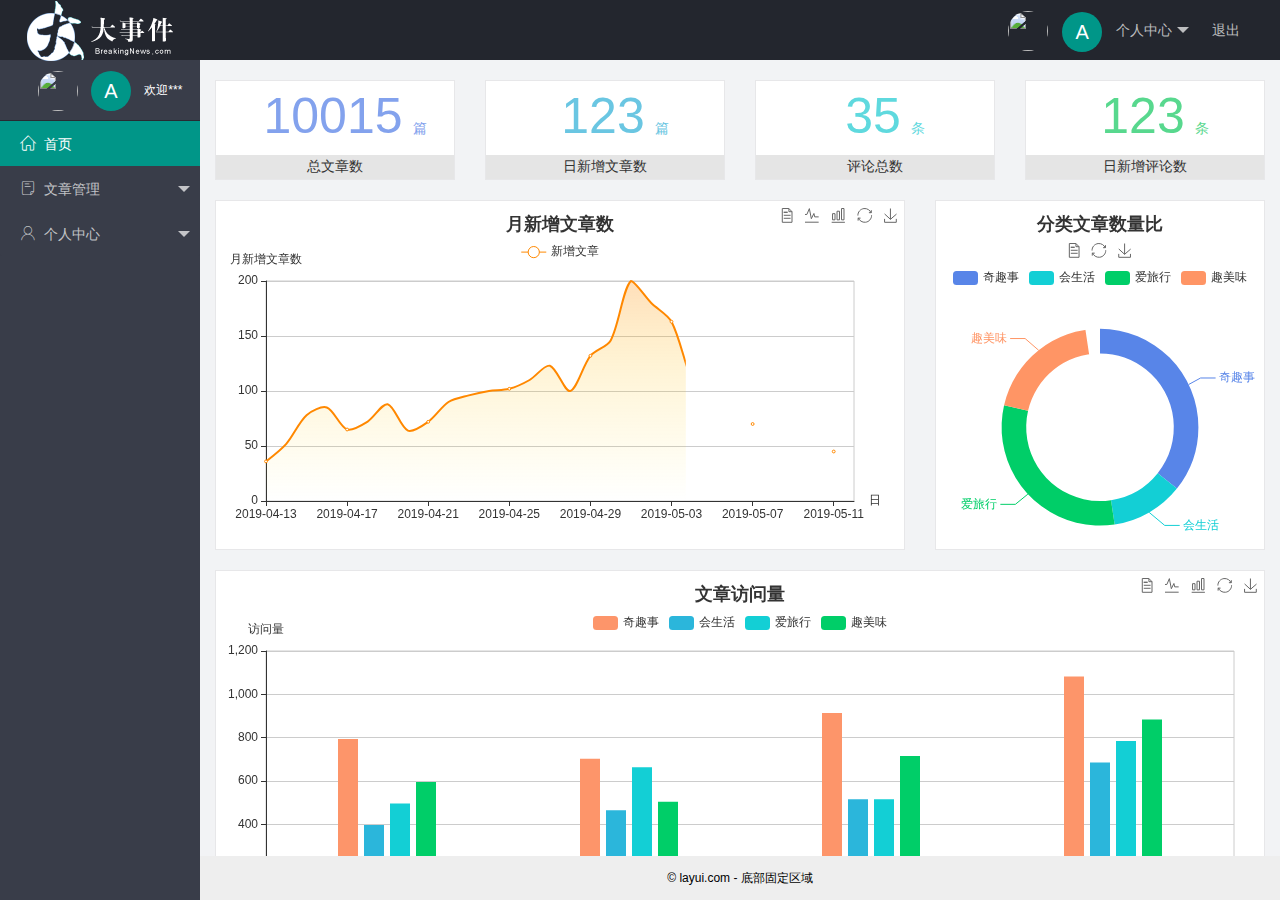
==== index.html @ 848bbde8 "完成了主页" ====
<!DOCTYPE html>
<html>
<head>
  <meta charset="utf-8">
  <meta name="viewport" content="width=device-width, initial-scale=1, maximum-scale=1">
  <title>layout 后台大布局 - Layui</title>
  <!-- 导入layui的样式表 -->
  <link rel="stylesheet" href="assets/lib/layui/css/layui.css">
  <!-- 导入第三方图标库 -->
  <link rel="stylesheet" href="assets/fonts/iconfont.css">
  <!-- 导入自己的css样式表 -->
  <link rel="stylesheet" href="assets/css/index.css">
</head>
<body class="layui-layout-body">
<div class="layui-layout layui-layout-admin">
  <div class="layui-header">
    <div class="layui-logo">
        <img src="assets/images/logo.png" alt="">
    </div>
    <!-- 头部区域（可配合layui已有的水平导航） -->
   
    <ul class="layui-nav layui-layout-right">
      <li class="layui-nav-item">
        <a href="javascript:;">
          <img src="http://t.cn/RCzsdCq" class="layui-nav-img">
          <span class="text-avatar">A</span>
          个人中心
        </a>
        <dl class="layui-nav-child">
          <dd><a href="">基本资料</a></dd>
          <dd><a href="">更换头像</a></dd>
          <dd><a href="">重置密码</a></dd>
        </dl>
      </li>
      <li class="layui-nav-item"><a href="javascript:;" id="btnLogout">退出</a></li>
    </ul>
  </div>
  
  <div class="layui-side layui-bg-black">
    <div class="layui-side-scroll">
      <!-- 左侧导航区域（可配合layui已有的垂直导航） -->
      <div class="userinfo">
          <img src="http://t.cn/RCzsdCq" alt="" class="layui-nav-img">
          <span class="text-avatar">A</span>
          <span id="welcome">欢迎***</span>
      </div>
      <ul class="layui-nav layui-nav-tree" lay-shrink="all" lay-filter="test">
        <li class="layui-nav-item layui-this"><a href="home/dashboard.html" target="fm"><span class="iconfont icon-home"></span>首页</a></li>
        <li class="layui-nav-item ">
          <a class="" href="javascript:;"><span class="iconfont icon-16"></span>文章管理</a>
          <dl class="layui-nav-child">
            <dd><a href="javascript:;"><i class="layui-icon layui-icon-app"></i>文章类别</a></dd>
            <dd><a href="javascript:;"><i class="layui-icon layui-icon-app"></i>文章列表</a></dd>
            <dd><a href="javascript:;"><i class="layui-icon layui-icon-app"></i>发布文章</a></dd>
           
          </dl>
        </li>
        <li class="layui-nav-item">
          <a href="javascript:;"><span class="iconfont icon-user"></span>个人中心</a>
          <dl class="layui-nav-child">
            <dd><a href="javascript:;"><i class="layui-icon layui-icon-app"></i>基本资料</a></dd>
            <dd><a href="javascript:;"><i class="layui-icon layui-icon-app"></i>更换头像</a></dd>
            <dd><a href="javascript:;"><i class="layui-icon layui-icon-app"></i>重置密码</a></dd>
          </dl>
        </li>
       
       
      </ul>
    </div>
  </div>
  
  <div class="layui-body">
    <!-- 内容主体区域 -->
    <iframe src="home/dashboard.html" name="fm" frameborder="0"></iframe>
  </div>
  
  <div class="layui-footer">
    <!-- 底部固定区域 -->
    © layui.com - 底部固定区域
  </div>
</div>
<!-- 导入layui.all.js -->
<script src="assets/lib/layui/layui.all.js"></script>
<!-- 导入jquery.js -->
<script src="assets/lib/jquery.js"></script>
<!-- 导入公共的baseAPI -->
<script src="assets/js/baseAPI.js"></script>
<!-- 导入自己的js -->
<script src="assets/js/index.js"></script>

</body>
</html>
---- assets/lib/layui/css/layui.css ----
/** layui-v2.5.6 MIT License By https://www.layui.com */
 .layui-inline,img{display:inline-block;vertical-align:middle}h1,h2,h3,h4,h5,h6{font-weight:400}.layui-edge,.layui-header,.layui-inline,.layui-main{position:relative}.layui-body,.layui-edge,.layui-elip{overflow:hidden}.layui-btn,.layui-edge,.layui-inline,img{vertical-align:middle}.layui-btn,.layui-disabled,.layui-icon,.layui-unselect{-moz-user-select:none;-webkit-user-select:none;-ms-user-select:none}.layui-elip,.layui-form-checkbox span,.layui-form-pane .layui-form-label{text-overflow:ellipsis;white-space:nowrap}.layui-breadcrumb,.layui-tree-btnGroup{visibility:hidden}blockquote,body,button,dd,div,dl,dt,form,h1,h2,h3,h4,h5,h6,input,li,ol,p,pre,td,textarea,th,ul{margin:0;padding:0;-webkit-tap-highlight-color:rgba(0,0,0,0)}a:active,a:hover{outline:0}img{border:none}li{list-style:none}table{border-collapse:collapse;border-spacing:0}h4,h5,h6{font-size:100%}button,input,optgroup,option,select,textarea{font-family:inherit;font-size:inherit;font-style:inherit;font-weight:inherit;outline:0}pre{white-space:pre-wrap;white-space:-moz-pre-wrap;white-space:-pre-wrap;white-space:-o-pre-wrap;word-wrap:break-word}body{line-height:24px;font:14px Helvetica Neue,Helvetica,PingFang SC,Tahoma,Arial,sans-serif}hr{height:1px;margin:10px 0;border:0;clear:both}a{color:#333;text-decoration:none}a:hover{color:#777}a cite{font-style:normal;*cursor:pointer}.layui-border-box,.layui-border-box *{box-sizing:border-box}.layui-box,.layui-box *{box-sizing:content-box}.layui-clear{clear:both;*zoom:1}.layui-clear:after{content:'\20';clear:both;*zoom:1;display:block;height:0}.layui-inline{*display:inline;*zoom:1}.layui-edge{display:inline-block;width:0;height:0;border-width:6px;border-style:dashed;border-color:transparent}.layui-edge-top{top:-4px;border-bottom-color:#999;border-bottom-style:solid}.layui-edge-right{border-left-color:#999;border-left-style:solid}.layui-edge-bottom{top:2px;border-top-color:#999;border-top-style:solid}.layui-edge-left{border-right-color:#999;border-right-style:solid}.layui-disabled,.layui-disabled:hover{color:#d2d2d2!important;cursor:not-allowed!important}.layui-circle{border-radius:100%}.layui-show{display:block!important}.layui-hide{display:none!important}@font-face{font-family:layui-icon;src:url(../font/iconfont.eot?v=256);src:url(../font/iconfont.eot?v=256#iefix) format('embedded-opentype'),url(../font/iconfont.woff2?v=256) format('woff2'),url(../font/iconfont.woff?v=256) format('woff'),url(../font/iconfont.ttf?v=256) format('truetype'),url(../font/iconfont.svg?v=256#layui-icon) format('svg')}.layui-icon{font-family:layui-icon!important;font-size:16px;font-style:normal;-webkit-font-smoothing:antialiased;-moz-osx-font-smoothing:grayscale}.layui-icon-reply-fill:before{content:"\e611"}.layui-icon-set-fill:before{content:"\e614"}.layui-icon-menu-fill:before{content:"\e60f"}.layui-icon-search:before{content:"\e615"}.layui-icon-share:before{content:"\e641"}.layui-icon-set-sm:before{content:"\e620"}.layui-icon-engine:before{content:"\e628"}.layui-icon-close:before{content:"\1006"}.layui-icon-close-fill:before{content:"\1007"}.layui-icon-chart-screen:before{content:"\e629"}.layui-icon-star:before{content:"\e600"}.layui-icon-circle-dot:before{content:"\e617"}.layui-icon-chat:before{content:"\e606"}.layui-icon-release:before{content:"\e609"}.layui-icon-list:before{content:"\e60a"}.layui-icon-chart:before{content:"\e62c"}.layui-icon-ok-circle:before{content:"\1005"}.layui-icon-layim-theme:before{content:"\e61b"}.layui-icon-table:before{content:"\e62d"}.layui-icon-right:before{content:"\e602"}.layui-icon-left:before{content:"\e603"}.layui-icon-cart-simple:before{content:"\e698"}.layui-icon-face-cry:before{content:"\e69c"}.layui-icon-face-smile:before{content:"\e6af"}.layui-icon-survey:before{content:"\e6b2"}.layui-icon-tree:before{content:"\e62e"}.layui-icon-ie:before{content:"\e7bb"}.layui-icon-upload-circle:before{content:"\e62f"}.layui-icon-add-circle:before{content:"\e61f"}.layui-icon-download-circle:before{content:"\e601"}.layui-icon-templeate-1:before{content:"\e630"}.layui-icon-util:before{content:"\e631"}.layui-icon-face-surprised:before{content:"\e664"}.layui-icon-edit:before{content:"\e642"}.layui-icon-speaker:before{content:"\e645"}.layui-icon-down:before{content:"\e61a"}.layui-icon-file:before{content:"\e621"}.layui-icon-layouts:before{content:"\e632"}.layui-icon-rate-half:before{content:"\e6c9"}.layui-icon-add-circle-fine:before{content:"\e608"}.layui-icon-prev-circle:before{content:"\e633"}.layui-icon-read:before{content:"\e705"}.layui-icon-404:before{content:"\e61c"}.layui-icon-carousel:before{content:"\e634"}.layui-icon-help:before{content:"\e607"}.layui-icon-code-circle:before{content:"\e635"}.layui-icon-windows:before{content:"\e67f"}.layui-icon-water:before{content:"\e636"}.layui-icon-username:before{content:"\e66f"}.layui-icon-find-fill:before{content:"\e670"}.layui-icon-about:before{content:"\e60b"}.layui-icon-location:before{content:"\e715"}.layui-icon-up:before{content:"\e619"}.layui-icon-pause:before{content:"\e651"}.layui-icon-date:before{content:"\e637"}.layui-icon-layim-uploadfile:before{content:"\e61d"}.layui-icon-delete:before{content:"\e640"}.layui-icon-play:before{content:"\e652"}.layui-icon-top:before{content:"\e604"}.layui-icon-firefox:before{content:"\e686"}.layui-icon-friends:before{content:"\e612"}.layui-icon-refresh-3:before{content:"\e9aa"}.layui-icon-ok:before{content:"\e605"}.layui-icon-layer:before{content:"\e638"}.layui-icon-face-smile-fine:before{content:"\e60c"}.layui-icon-dollar:before{content:"\e659"}.layui-icon-group:before{content:"\e613"}.layui-icon-layim-download:before{content:"\e61e"}.layui-icon-picture-fine:before{content:"\e60d"}.layui-icon-link:before{content:"\e64c"}.layui-icon-diamond:before{content:"\e735"}.layui-icon-log:before{content:"\e60e"}.layui-icon-key:before{content:"\e683"}.layui-icon-rate-solid:before{content:"\e67a"}.layui-icon-fonts-del:before{content:"\e64f"}.layui-icon-unlink:before{content:"\e64d"}.layui-icon-fonts-clear:before{content:"\e639"}.layui-icon-triangle-r:before{content:"\e623"}.layui-icon-circle:before{content:"\e63f"}.layui-icon-radio:before{content:"\e643"}.layui-icon-align-center:before{content:"\e647"}.layui-icon-align-right:before{content:"\e648"}.layui-icon-align-left:before{content:"\e649"}.layui-icon-loading-1:before{content:"\e63e"}.layui-icon-return:before{content:"\e65c"}.layui-icon-fonts-strong:before{content:"\e62b"}.layui-icon-upload:before{content:"\e67c"}.layui-icon-dialogue:before{content:"\e63a"}.layui-icon-video:before{content:"\e6ed"}.layui-icon-headset:before{content:"\e6fc"}.layui-icon-cellphone-fine:before{content:"\e63b"}.layui-icon-add-1:before{content:"\e654"}.layui-icon-face-smile-b:before{content:"\e650"}.layui-icon-fonts-html:before{content:"\e64b"}.layui-icon-screen-full:before{content:"\e622"}.layui-icon-form:before{content:"\e63c"}.layui-icon-cart:before{content:"\e657"}.layui-icon-camera-fill:before{content:"\e65d"}.layui-icon-tabs:before{content:"\e62a"}.layui-icon-heart-fill:before{content:"\e68f"}.layui-icon-fonts-code:before{content:"\e64e"}.layui-icon-ios:before{content:"\e680"}.layui-icon-at:before{content:"\e687"}.layui-icon-fire:before{content:"\e756"}.layui-icon-set:before{content:"\e716"}.layui-icon-fonts-u:before{content:"\e646"}.layui-icon-triangle-d:before{content:"\e625"}.layui-icon-tips:before{content:"\e702"}.layui-icon-picture:before{content:"\e64a"}.layui-icon-more-vertical:before{content:"\e671"}.layui-icon-bluetooth:before{content:"\e689"}.layui-icon-flag:before{content:"\e66c"}.layui-icon-loading:before{content:"\e63d"}.layui-icon-fonts-i:before{content:"\e644"}.layui-icon-refresh-1:before{content:"\e666"}.layui-icon-rmb:before{content:"\e65e"}.layui-icon-addition:before{content:"\e624"}.layui-icon-home:before{content:"\e68e"}.layui-icon-time:before{content:"\e68d"}.layui-icon-user:before{content:"\e770"}.layui-icon-notice:before{content:"\e667"}.layui-icon-chrome:before{content:"\e68a"}.layui-icon-edge:before{content:"\e68b"}.layui-icon-login-weibo:before{content:"\e675"}.layui-icon-voice:before{content:"\e688"}.layui-icon-upload-drag:before{content:"\e681"}.layui-icon-login-qq:before{content:"\e676"}.layui-icon-snowflake:before{content:"\e6b1"}.layui-icon-heart:before{content:"\e68c"}.layui-icon-logout:before{content:"\e682"}.layui-icon-file-b:before{content:"\e655"}.layui-icon-template:before{content:"\e663"}.layui-icon-transfer:before{content:"\e691"}.layui-icon-auz:before{content:"\e672"}.layui-icon-console:before{content:"\e665"}.layui-icon-app:before{content:"\e653"}.layui-icon-prev:before{content:"\e65a"}.layui-icon-website:before{content:"\e7ae"}.layui-icon-next:before{content:"\e65b"}.layui-icon-component:before{content:"\e857"}.layui-icon-android:before{content:"\e684"}.layui-icon-more:before{content:"\e65f"}.layui-icon-login-wechat:before{content:"\e677"}.layui-icon-shrink-right:before{content:"\e668"}.layui-icon-spread-left:before{content:"\e66b"}.layui-icon-camera:before{content:"\e660"}.layui-icon-note:before{content:"\e66e"}.layui-icon-refresh:before{content:"\e669"}.layui-icon-female:before{content:"\e661"}.layui-icon-male:before{content:"\e662"}.layui-icon-screen-restore:before{content:"\e758"}.layui-icon-password:before{content:"\e673"}.layui-icon-senior:before{content:"\e674"}.layui-icon-theme:before{content:"\e66a"}.layui-icon-tread:before{content:"\e6c5"}.layui-icon-praise:before{content:"\e6c6"}.layui-icon-star-fill:before{content:"\e658"}.layui-icon-rate:before{content:"\e67b"}.layui-icon-template-1:before{content:"\e656"}.layui-icon-vercode:before{content:"\e679"}.layui-icon-service:before{content:"\e626"}.layui-icon-cellphone:before{content:"\e678"}.layui-icon-print:before{content:"\e66d"}.layui-icon-cols:before{content:"\e610"}.layui-icon-wifi:before{content:"\e7e0"}.layui-icon-export:before{content:"\e67d"}.layui-icon-rss:before{content:"\e808"}.layui-icon-slider:before{content:"\e714"}.layui-icon-email:before{content:"\e618"}.layui-icon-subtraction:before{content:"\e67e"}.layui-icon-mike:before{content:"\e6dc"}.layui-icon-light:before{content:"\e748"}.layui-icon-gift:before{content:"\e627"}.layui-icon-mute:before{content:"\e685"}.layui-icon-reduce-circle:before{content:"\e616"}.layui-icon-music:before{content:"\e690"}.layui-main{width:1140px;margin:0 auto}.layui-header{z-index:1000;height:60px}.layui-header a:hover{transition:all .5s;-webkit-transition:all .5s}.layui-side{position:fixed;left:0;top:0;bottom:0;z-index:999;width:200px;overflow-x:hidden}.layui-side-scroll{position:relative;width:220px;height:100%;overflow-x:hidden}.layui-body{position:absolute;left:200px;right:0;top:0;bottom:0;z-index:998;width:auto;overflow-y:auto;box-sizing:border-box}.layui-layout-body{overflow:hidden}.layui-layout-admin .layui-header{background-color:#23262E}.layui-layout-admin .layui-side{top:60px;width:200px;overflow-x:hidden}.layui-layout-admin .layui-body{position:fixed;top:60px;bottom:44px}.layui-layout-admin .layui-main{width:auto;margin:0 15px}.layui-layout-admin .layui-footer{position:fixed;left:200px;right:0;bottom:0;height:44px;line-height:44px;padding:0 15px;background-color:#eee}.layui-layout-admin .layui-logo{position:absolute;left:0;top:0;width:200px;height:100%;line-height:60px;text-align:center;color:#009688;font-size:16px}.layui-layout-admin .layui-header .layui-nav{background:0 0}.layui-layout-left{position:absolute!important;left:200px;top:0}.layui-layout-right{position:absolute!important;right:0;top:0}.layui-container{position:relative;margin:0 auto;padding:0 15px;box-sizing:border-box}.layui-fluid{position:relative;margin:0 auto;padding:0 15px}.layui-row:after,.layui-row:before{content:'';display:block;clear:both}.layui-col-lg1,.layui-col-lg10,.layui-col-lg11,.layui-col-lg12,.layui-col-lg2,.layui-col-lg3,.layui-col-lg4,.layui-col-lg5,.layui-col-lg6,.layui-col-lg7,.layui-col-lg8,.layui-col-lg9,.layui-col-md1,.layui-col-md10,.layui-col-md11,.layui-col-md12,.layui-col-md2,.layui-col-md3,.layui-col-md4,.layui-col-md5,.layui-col-md6,.layui-col-md7,.layui-col-md8,.layui-col-md9,.layui-col-sm1,.layui-col-sm10,.layui-col-sm11,.layui-col-sm12,.layui-col-sm2,.layui-col-sm3,.layui-col-sm4,.layui-col-sm5,.layui-col-sm6,.layui-col-sm7,.layui-col-sm8,.layui-col-sm9,.layui-col-xs1,.layui-col-xs10,.layui-col-xs11,.layui-col-xs12,.layui-col-xs2,.layui-col-xs3,.layui-col-xs4,.layui-col-xs5,.layui-col-xs6,.layui-col-xs7,.layui-col-xs8,.layui-col-xs9{position:relative;display:block;box-sizing:border-box}.layui-col-xs1,.layui-col-xs10,.layui-col-xs11,.layui-col-xs12,.layui-col-xs2,.layui-col-xs3,.layui-col-xs4,.layui-col-xs5,.layui-col-xs6,.layui-col-xs7,.layui-col-xs8,.layui-col-xs9{float:left}.layui-col-xs1{width:8.33333333%}.layui-col-xs2{width:16.66666667%}.layui-col-xs3{width:25%}.layui-col-xs4{width:33.33333333%}.layui-col-xs5{width:41.66666667%}.layui-col-xs6{width:50%}.layui-col-xs7{width:58.33333333%}.layui-col-xs8{width:66.66666667%}.layui-col-xs9{width:75%}.layui-col-xs10{width:83.33333333%}.layui-col-xs11{width:91.66666667%}.layui-col-xs12{width:100%}.layui-col-xs-offset1{margin-left:8.33333333%}.layui-col-xs-offset2{margin-left:16.66666667%}.layui-col-xs-offset3{margin-left:25%}.layui-col-xs-offset4{margin-left:33.33333333%}.layui-col-xs-offset5{margin-left:41.66666667%}.layui-col-xs-offset6{margin-left:50%}.layui-col-xs-offset7{margin-left:58.33333333%}.layui-col-xs-offset8{margin-left:66.66666667%}.layui-col-xs-offset9{margin-left:75%}.layui-col-xs-offset10{margin-left:83.33333333%}.layui-col-xs-offset11{margin-left:91.66666667%}.layui-col-xs-offset12{margin-left:100%}@media screen and (max-width:768px){.layui-hide-xs{display:none!important}.layui-show-xs-block{display:block!important}.layui-show-xs-inline{display:inline!important}.layui-show-xs-inline-block{display:inline-block!important}}@media screen and (min-width:768px){.layui-container{width:750px}.layui-hide-sm{display:none!important}.layui-show-sm-block{display:block!important}.layui-show-sm-inline{display:inline!important}.layui-show-sm-inline-block{display:inline-block!important}.layui-col-sm1,.layui-col-sm10,.layui-col-sm11,.layui-col-sm12,.layui-col-sm2,.layui-col-sm3,.layui-col-sm4,.layui-col-sm5,.layui-col-sm6,.layui-col-sm7,.layui-col-sm8,.layui-col-sm9{float:left}.layui-col-sm1{width:8.33333333%}.layui-col-sm2{width:16.66666667%}.layui-col-sm3{width:25%}.layui-col-sm4{width:33.33333333%}.layui-col-sm5{width:41.66666667%}.layui-col-sm6{width:50%}.layui-col-sm7{width:58.33333333%}.layui-col-sm8{width:66.66666667%}.layui-col-sm9{width:75%}.layui-col-sm10{width:83.33333333%}.layui-col-sm11{width:91.66666667%}.layui-col-sm12{width:100%}.layui-col-sm-offset1{margin-left:8.33333333%}.layui-col-sm-offset2{margin-left:16.66666667%}.layui-col-sm-offset3{margin-left:25%}.layui-col-sm-offset4{margin-left:33.33333333%}.layui-col-sm-offset5{margin-left:41.66666667%}.layui-col-sm-offset6{margin-left:50%}.layui-col-sm-offset7{margin-left:58.33333333%}.layui-col-sm-offset8{margin-left:66.66666667%}.layui-col-sm-offset9{margin-left:75%}.layui-col-sm-offset10{margin-left:83.33333333%}.layui-col-sm-offset11{margin-left:91.66666667%}.layui-col-sm-offset12{margin-left:100%}}@media screen and (min-width:992px){.layui-container{width:970px}.layui-hide-md{display:none!important}.layui-show-md-block{display:block!important}.layui-show-md-inline{display:inline!important}.layui-show-md-inline-block{display:inline-block!important}.layui-col-md1,.layui-col-md10,.layui-col-md11,.layui-col-md12,.layui-col-md2,.layui-col-md3,.layui-col-md4,.layui-col-md5,.layui-col-md6,.layui-col-md7,.layui-col-md8,.layui-col-md9{float:left}.layui-col-md1{width:8.33333333%}.layui-col-md2{width:16.66666667%}.layui-col-md3{width:25%}.layui-col-md4{width:33.33333333%}.layui-col-md5{width:41.66666667%}.layui-col-md6{width:50%}.layui-col-md7{width:58.33333333%}.layui-col-md8{width:66.66666667%}.layui-col-md9{width:75%}.layui-col-md10{width:83.33333333%}.layui-col-md11{width:91.66666667%}.layui-col-md12{width:100%}.layui-col-md-offset1{margin-left:8.33333333%}.layui-col-md-offset2{margin-left:16.66666667%}.layui-col-md-offset3{margin-left:25%}.layui-col-md-offset4{margin-left:33.33333333%}.layui-col-md-offset5{margin-left:41.66666667%}.layui-col-md-offset6{margin-left:50%}.layui-col-md-offset7{margin-left:58.33333333%}.layui-col-md-offset8{margin-left:66.66666667%}.layui-col-md-offset9{margin-left:75%}.layui-col-md-offset10{margin-left:83.33333333%}.layui-col-md-offset11{margin-left:91.66666667%}.layui-col-md-offset12{margin-left:100%}}@media screen and (min-width:1200px){.layui-container{width:1170px}.layui-hide-lg{display:none!important}.layui-show-lg-block{display:block!important}.layui-show-lg-inline{display:inline!important}.layui-show-lg-inline-block{display:inline-block!important}.layui-col-lg1,.layui-col-lg10,.layui-col-lg11,.layui-col-lg12,.layui-col-lg2,.layui-col-lg3,.layui-col-lg4,.layui-col-lg5,.layui-col-lg6,.layui-col-lg7,.layui-col-lg8,.layui-col-lg9{float:left}.layui-col-lg1{width:8.33333333%}.layui-col-lg2{width:16.66666667%}.layui-col-lg3{width:25%}.layui-col-lg4{width:33.33333333%}.layui-col-lg5{width:41.66666667%}.layui-col-lg6{width:50%}.layui-col-lg7{width:58.33333333%}.layui-col-lg8{width:66.66666667%}.layui-col-lg9{width:75%}.layui-col-lg10{width:83.33333333%}.layui-col-lg11{width:91.66666667%}.layui-col-lg12{width:100%}.layui-col-lg-offset1{margin-left:8.33333333%}.layui-col-lg-offset2{margin-left:16.66666667%}.layui-col-lg-offset3{margin-left:25%}.layui-col-lg-offset4{margin-left:33.33333333%}.layui-col-lg-offset5{margin-left:41.66666667%}.layui-col-lg-offset6{margin-left:50%}.layui-col-lg-offset7{margin-left:58.33333333%}.layui-col-lg-offset8{margin-left:66.66666667%}.layui-col-lg-offset9{margin-left:75%}.layui-col-lg-offset10{margin-left:83.33333333%}.layui-col-lg-offset11{margin-left:91.66666667%}.layui-col-lg-offset12{margin-left:100%}}.layui-col-space1{margin:-.5px}.layui-col-space1>*{padding:.5px}.layui-col-space2{margin:-1px}.layui-col-space2>*{padding:1px}.layui-col-space4{margin:-2px}.layui-col-space4>*{padding:2px}.layui-col-space5{margin:-2.5px}.layui-col-space5>*{padding:2.5px}.layui-col-space6{margin:-3px}.layui-col-space6>*{padding:3px}.layui-col-space8{margin:-4px}.layui-col-space8>*{padding:4px}.layui-col-space10{margin:-5px}.layui-col-space10>*{padding:5px}.layui-col-space12{margin:-6px}.layui-col-space12>*{padding:6px}.layui-col-space14{margin:-7px}.layui-col-space14>*{padding:7px}.layui-col-space15{margin:-7.5px}.layui-col-space15>*{padding:7.5px}.layui-col-space16{margin:-8px}.layui-col-space16>*{padding:8px}.layui-col-space18{margin:-9px}.layui-col-space18>*{padding:9px}.layui-col-space20{margin:-10px}.layui-col-space20>*{padding:10px}.layui-col-space22{margin:-11px}.layui-col-space22>*{padding:11px}.layui-col-space24{margin:-12px}.layui-col-space24>*{padding:12px}.layui-col-space25{margin:-12.5px}.layui-col-space25>*{padding:12.5px}.layui-col-space26{margin:-13px}.layui-col-space26>*{padding:13px}.layui-col-space28{margin:-14px}.layui-col-space28>*{padding:14px}.layui-col-space30{margin:-15px}.layui-col-space30>*{padding:15px}.layui-btn,.layui-input,.layui-select,.layui-textarea,.layui-upload-button{outline:0;-webkit-appearance:none;transition:all .3s;-webkit-transition:all .3s;box-sizing:border-box}.layui-elem-quote{margin-bottom:10px;padding:15px;line-height:22px;border-left:5px solid #009688;border-radius:0 2px 2px 0;background-color:#f2f2f2}.layui-quote-nm{border-style:solid;border-width:1px 1px 1px 5px;background:0 0}.layui-elem-field{margin-bottom:10px;padding:0;border-width:1px;border-style:solid}.layui-elem-field legend{margin-left:20px;padding:0 10px;font-size:20px;font-weight:300}.layui-field-title{margin:10px 0 20px;border-width:1px 0 0}.layui-field-box{padding:10px 15px}.layui-field-title .layui-field-box{padding:10px 0}.layui-progress{position:relative;height:6px;border-radius:20px;background-color:#e2e2e2}.layui-progress-bar{position:absolute;left:0;top:0;width:0;max-width:100%;height:6px;border-radius:20px;text-align:right;background-color:#5FB878;transition:all .3s;-webkit-transition:all .3s}.layui-progress-big,.layui-progress-big .layui-progress-bar{height:18px;line-height:18px}.layui-progress-text{position:relative;top:-20px;line-height:18px;font-size:12px;color:#666}.layui-progress-big .layui-progress-text{position:static;padding:0 10px;color:#fff}.layui-collapse{border-width:1px;border-style:solid;border-radius:2px}.layui-colla-content,.layui-colla-item{border-top-width:1px;border-top-style:solid}.layui-colla-item:first-child{border-top:none}.layui-colla-title{position:relative;height:42px;line-height:42px;padding:0 15px 0 35px;color:#333;background-color:#f2f2f2;cursor:pointer;font-size:14px;overflow:hidden}.layui-colla-content{display:none;padding:10px 15px;line-height:22px;color:#666}.layui-colla-icon{position:absolute;left:15px;top:0;font-size:14px}.layui-card{margin-bottom:15px;border-radius:2px;background-color:#fff;box-shadow:0 1px 2px 0 rgba(0,0,0,.05)}.layui-card:last-child{margin-bottom:0}.layui-card-header{position:relative;height:42px;line-height:42px;padding:0 15px;border-bottom:1px solid #f6f6f6;color:#333;border-radius:2px 2px 0 0;font-size:14px}.layui-bg-black,.layui-bg-blue,.layui-bg-cyan,.layui-bg-green,.layui-bg-orange,.layui-bg-red{color:#fff!important}.layui-card-body{position:relative;padding:10px 15px;line-height:24px}.layui-card-body[pad15]{padding:15px}.layui-card-body[pad20]{padding:20px}.layui-card-body .layui-table{margin:5px 0}.layui-card .layui-tab{margin:0}.layui-panel-window{position:relative;padding:15px;border-radius:0;border-top:5px solid #E6E6E6;background-color:#fff}.layui-auxiliar-moving{position:fixed;left:0;right:0;top:0;bottom:0;width:100%;height:100%;background:0 0;z-index:9999999999}.layui-form-label,.layui-form-mid,.layui-form-select,.layui-input-block,.layui-input-inline,.layui-textarea{position:relative}.layui-bg-red{background-color:#FF5722!important}.layui-bg-orange{background-color:#FFB800!important}.layui-bg-green{background-color:#009688!important}.layui-bg-cyan{background-color:#2F4056!important}.layui-bg-blue{background-color:#1E9FFF!important}.layui-bg-black{background-color:#393D49!important}.layui-bg-gray{background-color:#eee!important;color:#666!important}.layui-badge-rim,.layui-colla-content,.layui-colla-item,.layui-collapse,.layui-elem-field,.layui-form-pane .layui-form-item[pane],.layui-form-pane .layui-form-label,.layui-input,.layui-layedit,.layui-layedit-tool,.layui-quote-nm,.layui-select,.layui-tab-bar,.layui-tab-card,.layui-tab-title,.layui-tab-title .layui-this:after,.layui-textarea{border-color:#e6e6e6}.layui-timeline-item:before,hr{background-color:#e6e6e6}.layui-text{line-height:22px;font-size:14px;color:#666}.layui-text h1,.layui-text h2,.layui-text h3{font-weight:500;color:#333}.layui-text h1{font-size:30px}.layui-text h2{font-size:24px}.layui-text h3{font-size:18px}.layui-text a:not(.layui-btn){color:#01AAED}.layui-text a:not(.layui-btn):hover{text-decoration:underline}.layui-text ul{padding:5px 0 5px 15px}.layui-text ul li{margin-top:5px;list-style-type:disc}.layui-text em,.layui-word-aux{color:#999!important;padding:0 5px!important}.layui-btn{display:inline-block;height:38px;line-height:38px;padding:0 18px;background-color:#009688;color:#fff;white-space:nowrap;text-align:center;font-size:14px;border:none;border-radius:2px;cursor:pointer}.layui-btn:hover{opacity:.8;filter:alpha(opacity=80);color:#fff}.layui-btn:active{opacity:1;filter:alpha(opacity=100)}.layui-btn+.layui-btn{margin-left:10px}.layui-btn-container{font-size:0}.layui-btn-container .layui-btn{margin-right:10px;margin-bottom:10px}.layui-btn-container .layui-btn+.layui-btn{margin-left:0}.layui-table .layui-btn-container .layui-btn{margin-bottom:9px}.layui-btn-radius{border-radius:100px}.layui-btn .layui-icon{margin-right:3px;font-size:18px;vertical-align:bottom;vertical-align:middle\9}.layui-btn-primary{border:1px solid #C9C9C9;background-color:#fff;color:#555}.layui-btn-primary:hover{border-color:#009688;color:#333}.layui-btn-normal{background-color:#1E9FFF}.layui-btn-warm{background-color:#FFB800}.layui-btn-danger{background-color:#FF5722}.layui-btn-checked{background-color:#5FB878}.layui-btn-disabled,.layui-btn-disabled:active,.layui-btn-disabled:hover{border:1px solid #e6e6e6;background-color:#FBFBFB;color:#C9C9C9;cursor:not-allowed;opacity:1}.layui-btn-lg{height:44px;line-height:44px;padding:0 25px;font-size:16px}.layui-btn-sm{height:30px;line-height:30px;padding:0 10px;font-size:12px}.layui-btn-sm i{font-size:16px!important}.layui-btn-xs{height:22px;line-height:22px;padding:0 5px;font-size:12px}.layui-btn-xs i{font-size:14px!important}.layui-btn-group{display:inline-block;vertical-align:middle;font-size:0}.layui-btn-group .layui-btn{margin-left:0!important;margin-right:0!important;border-left:1px solid rgba(255,255,255,.5);border-radius:0}.layui-btn-group .layui-btn-primary{border-left:none}.layui-btn-group .layui-btn-primary:hover{border-color:#C9C9C9;color:#009688}.layui-btn-group .layui-btn:first-child{border-left:none;border-radius:2px 0 0 2px}.layui-btn-group .layui-btn-primary:first-child{border-left:1px solid #c9c9c9}.layui-btn-group .layui-btn:last-child{border-radius:0 2px 2px 0}.layui-btn-group .layui-btn+.layui-btn{margin-left:0}.layui-btn-group+.layui-btn-group{margin-left:10px}.layui-btn-fluid{width:100%}.layui-input,.layui-select,.layui-textarea{height:38px;line-height:1.3;line-height:38px\9;border-width:1px;border-style:solid;background-color:#fff;border-radius:2px}.layui-input::-webkit-input-placeholder,.layui-select::-webkit-input-placeholder,.layui-textarea::-webkit-input-placeholder{line-height:1.3}.layui-input,.layui-textarea{display:block;width:100%;padding-left:10px}.layui-input:hover,.layui-textarea:hover{border-color:#D2D2D2!important}.layui-input:focus,.layui-textarea:focus{border-color:#C9C9C9!important}.layui-textarea{min-height:100px;height:auto;line-height:20px;padding:6px 10px;resize:vertical}.layui-select{padding:0 10px}.layui-form input[type=checkbox],.layui-form input[type=radio],.layui-form select{display:none}.layui-form [lay-ignore]{display:initial}.layui-form-item{margin-bottom:15px;clear:both;*zoom:1}.layui-form-item:after{content:'\20';clear:both;*zoom:1;display:block;height:0}.layui-form-label{float:left;display:block;padding:9px 15px;width:80px;font-weight:400;line-height:20px;text-align:right}.layui-form-label-col{display:block;float:none;padding:9px 0;line-height:20px;text-align:left}.layui-form-item .layui-inline{margin-bottom:5px;margin-right:10px}.layui-input-block{margin-left:110px;min-height:36px}.layui-input-inline{display:inline-block;vertical-align:middle}.layui-form-item .layui-input-inline{float:left;width:190px;margin-right:10px}.layui-form-text .layui-input-inline{width:auto}.layui-form-mid{float:left;display:block;padding:9px 0!important;line-height:20px;margin-right:10px}.layui-form-danger+.layui-form-select .layui-input,.layui-form-danger:focus{border-color:#FF5722!important}.layui-form-select .layui-input{padding-right:30px;cursor:pointer}.layui-form-select .layui-edge{position:absolute;right:10px;top:50%;margin-top:-3px;cursor:pointer;border-width:6px;border-top-color:#c2c2c2;border-top-style:solid;transition:all .3s;-webkit-transition:all .3s}.layui-form-select dl{display:none;position:absolute;left:0;top:42px;padding:5px 0;z-index:899;min-width:100%;border:1px solid #d2d2d2;max-height:300px;overflow-y:auto;background-color:#fff;border-radius:2px;box-shadow:0 2px 4px rgba(0,0,0,.12);box-sizing:border-box}.layui-form-select dl dd,.layui-form-select dl dt{padding:0 10px;line-height:36px;white-space:nowrap;overflow:hidden;text-overflow:ellipsis}.layui-form-select dl dt{font-size:12px;color:#999}.layui-form-select dl dd{cursor:pointer}.layui-form-select dl dd:hover{background-color:#f2f2f2;-webkit-transition:.5s all;transition:.5s all}.layui-form-select .layui-select-group dd{padding-left:20px}.layui-form-select dl dd.layui-select-tips{padding-left:10px!important;color:#999}.layui-form-select dl dd.layui-this{background-color:#5FB878;color:#fff}.layui-form-checkbox,.layui-form-select dl dd.layui-disabled{background-color:#fff}.layui-form-selected dl{display:block}.layui-form-checkbox,.layui-form-checkbox *,.layui-form-switch{display:inline-block;vertical-align:middle}.layui-form-selected .layui-edge{margin-top:-9px;-webkit-transform:rotate(180deg);transform:rotate(180deg);margin-top:-3px\9}:root .layui-form-selected .layui-edge{margin-top:-9px\0/IE9}.layui-form-selectup dl{top:auto;bottom:42px}.layui-select-none{margin:5px 0;text-align:center;color:#999}.layui-select-disabled .layui-disabled{border-color:#eee!important}.layui-select-disabled .layui-edge{border-top-color:#d2d2d2}.layui-form-checkbox{position:relative;height:30px;line-height:30px;margin-right:10px;padding-right:30px;cursor:pointer;font-size:0;-webkit-transition:.1s linear;transition:.1s linear;box-sizing:border-box}.layui-form-checkbox span{padding:0 10px;height:100%;font-size:14px;border-radius:2px 0 0 2px;background-color:#d2d2d2;color:#fff;overflow:hidden}.layui-form-checkbox:hover span{background-color:#c2c2c2}.layui-form-checkbox i{position:absolute;right:0;top:0;width:30px;height:28px;border:1px solid #d2d2d2;border-left:none;border-radius:0 2px 2px 0;color:#fff;font-size:20px;text-align:center}.layui-form-checkbox:hover i{border-color:#c2c2c2;color:#c2c2c2}.layui-form-checked,.layui-form-checked:hover{border-color:#5FB878}.layui-form-checked span,.layui-form-checked:hover span{background-color:#5FB878}.layui-form-checked i,.layui-form-checked:hover i{color:#5FB878}.layui-form-item .layui-form-checkbox{margin-top:4px}.layui-form-checkbox[lay-skin=primary]{height:auto!important;line-height:normal!important;min-width:18px;min-height:18px;border:none!important;margin-right:0;padding-left:28px;padding-right:0;background:0 0}.layui-form-checkbox[lay-skin=primary] span{padding-left:0;padding-right:15px;line-height:18px;background:0 0;color:#666}.layui-form-checkbox[lay-skin=primary] i{right:auto;left:0;width:16px;height:16px;line-height:16px;border:1px solid #d2d2d2;font-size:12px;border-radius:2px;background-color:#fff;-webkit-transition:.1s linear;transition:.1s linear}.layui-form-checkbox[lay-skin=primary]:hover i{border-color:#5FB878;color:#fff}.layui-form-checked[lay-skin=primary] i{border-color:#5FB878!important;background-color:#5FB878;color:#fff}.layui-checkbox-disbaled[lay-skin=primary] span{background:0 0!important;color:#c2c2c2}.layui-checkbox-disbaled[lay-skin=primary]:hover i{border-color:#d2d2d2}.layui-form-item .layui-form-checkbox[lay-skin=primary]{margin-top:10px}.layui-form-switch{position:relative;height:22px;line-height:22px;min-width:35px;padding:0 5px;margin-top:8px;border:1px solid #d2d2d2;border-radius:20px;cursor:pointer;background-color:#fff;-webkit-transition:.1s linear;transition:.1s linear}.layui-form-switch i{position:absolute;left:5px;top:3px;width:16px;height:16px;border-radius:20px;background-color:#d2d2d2;-webkit-transition:.1s linear;transition:.1s linear}.layui-form-switch em{position:relative;top:0;width:25px;margin-left:21px;padding:0!important;text-align:center!important;color:#999!important;font-style:normal!important;font-size:12px}.layui-form-onswitch{border-color:#5FB878;background-color:#5FB878}.layui-checkbox-disbaled,.layui-checkbox-disbaled i{border-color:#e2e2e2!important}.layui-form-onswitch i{left:100%;margin-left:-21px;background-color:#fff}.layui-form-onswitch em{margin-left:5px;margin-right:21px;color:#fff!important}.layui-checkbox-disbaled span{background-color:#e2e2e2!important}.layui-checkbox-disbaled:hover i{color:#fff!important}[lay-radio]{display:none}.layui-form-radio,.layui-form-radio *{display:inline-block;vertical-align:middle}.layui-form-radio{line-height:28px;margin:6px 10px 0 0;padding-right:10px;cursor:pointer;font-size:0}.layui-form-radio *{font-size:14px}.layui-form-radio>i{margin-right:8px;font-size:22px;color:#c2c2c2}.layui-form-radio>i:hover,.layui-form-radioed>i{color:#5FB878}.layui-radio-disbaled>i{color:#e2e2e2!important}.layui-form-pane .layui-form-label{width:110px;padding:8px 15px;height:38px;line-height:20px;border-width:1px;border-style:solid;border-radius:2px 0 0 2px;text-align:center;background-color:#FBFBFB;overflow:hidden;box-sizing:border-box}.layui-form-pane .layui-input-inline{margin-left:-1px}.layui-form-pane .layui-input-block{margin-left:110px;left:-1px}.layui-form-pane .layui-input{border-radius:0 2px 2px 0}.layui-form-pane .layui-form-text .layui-form-label{float:none;width:100%;border-radius:2px;box-sizing:border-box;text-align:left}.layui-form-pane .layui-form-text .layui-input-inline{display:block;margin:0;top:-1px;clear:both}.layui-form-pane .layui-form-text .layui-input-block{margin:0;left:0;top:-1px}.layui-form-pane .layui-form-text .layui-textarea{min-height:100px;border-radius:0 0 2px 2px}.layui-form-pane .layui-form-checkbox{margin:4px 0 4px 10px}.layui-form-pane .layui-form-radio,.layui-form-pane .layui-form-switch{margin-top:6px;margin-left:10px}.layui-form-pane .layui-form-item[pane]{position:relative;border-width:1px;border-style:solid}.layui-form-pane .layui-form-item[pane] .layui-form-label{position:absolute;left:0;top:0;height:100%;border-width:0 1px 0 0}.layui-form-pane .layui-form-item[pane] .layui-input-inline{margin-left:110px}@media screen and (max-width:450px){.layui-form-item .layui-form-label{text-overflow:ellipsis;overflow:hidden;white-space:nowrap}.layui-form-item .layui-inline{display:block;margin-right:0;margin-bottom:20px;clear:both}.layui-form-item .layui-inline:after{content:'\20';clear:both;display:block;height:0}.layui-form-item .layui-input-inline{display:block;float:none;left:-3px;width:auto;margin:0 0 10px 112px}.layui-form-item .layui-input-inline+.layui-form-mid{margin-left:110px;top:-5px;padding:0}.layui-form-item .layui-form-checkbox{margin-right:5px;margin-bottom:5px}}.layui-layedit{border-width:1px;border-style:solid;border-radius:2px}.layui-layedit-tool{padding:3px 5px;border-bottom-width:1px;border-bottom-style:solid;font-size:0}.layedit-tool-fixed{position:fixed;top:0;border-top:1px solid #e2e2e2}.layui-layedit-tool .layedit-tool-mid,.layui-layedit-tool .layui-icon{display:inline-block;vertical-align:middle;text-align:center;font-size:14px}.layui-layedit-tool .layui-icon{position:relative;width:32px;height:30px;line-height:30px;margin:3px 5px;color:#777;cursor:pointer;border-radius:2px}.layui-layedit-tool .layui-icon:hover{color:#393D49}.layui-layedit-tool .layui-icon:active{color:#000}.layui-layedit-tool .layedit-tool-active{background-color:#e2e2e2;color:#000}.layui-layedit-tool .layui-disabled,.layui-layedit-tool .layui-disabled:hover{color:#d2d2d2;cursor:not-allowed}.layui-layedit-tool .layedit-tool-mid{width:1px;height:18px;margin:0 10px;background-color:#d2d2d2}.layedit-tool-html{width:50px!important;font-size:30px!important}.layedit-tool-b,.layedit-tool-code,.layedit-tool-help{font-size:16px!important}.layedit-tool-d,.layedit-tool-face,.layedit-tool-image,.layedit-tool-unlink{font-size:18px!important}.layedit-tool-image input{position:absolute;font-size:0;left:0;top:0;width:100%;height:100%;opacity:.01;filter:Alpha(opacity=1);cursor:pointer}.layui-layedit-iframe iframe{display:block;width:100%}#LAY_layedit_code{overflow:hidden}.layui-laypage{display:inline-block;*display:inline;*zoom:1;vertical-align:middle;margin:10px 0;font-size:0}.layui-laypage>a:first-child,.layui-laypage>a:first-child em{border-radius:2px 0 0 2px}.layui-laypage>a:last-child,.layui-laypage>a:last-child em{border-radius:0 2px 2px 0}.layui-laypage>:first-child{margin-left:0!important}.layui-laypage>:last-child{margin-right:0!important}.layui-laypage a,.layui-laypage button,.layui-laypage input,.layui-laypage select,.layui-laypage span{border:1px solid #e2e2e2}.layui-laypage a,.layui-laypage span{display:inline-block;*display:inline;*zoom:1;vertical-align:middle;padding:0 15px;height:28px;line-height:28px;margin:0 -1px 5px 0;background-color:#fff;color:#333;font-size:12px}.layui-flow-more a *,.layui-laypage input,.layui-table-view select[lay-ignore]{display:inline-block}.layui-laypage a:hover{color:#009688}.layui-laypage em{font-style:normal}.layui-laypage .layui-laypage-spr{color:#999;font-weight:700}.layui-laypage a{text-decoration:none}.layui-laypage .layui-laypage-curr{position:relative}.layui-laypage .layui-laypage-curr em{position:relative;color:#fff}.layui-laypage .layui-laypage-curr .layui-laypage-em{position:absolute;left:-1px;top:-1px;padding:1px;width:100%;height:100%;background-color:#009688}.layui-laypage-em{border-radius:2px}.layui-laypage-next em,.layui-laypage-prev em{font-family:Sim sun;font-size:16px}.layui-laypage .layui-laypage-count,.layui-laypage .layui-laypage-limits,.layui-laypage .layui-laypage-refresh,.layui-laypage .layui-laypage-skip{margin-left:10px;margin-right:10px;padding:0;border:none}.layui-laypage .layui-laypage-limits,.layui-laypage .layui-laypage-refresh{vertical-align:top}.layui-laypage .layui-laypage-refresh i{font-size:18px;cursor:pointer}.layui-laypage select{height:22px;padding:3px;border-radius:2px;cursor:pointer}.layui-laypage .layui-laypage-skip{height:30px;line-height:30px;color:#999}.layui-laypage button,.layui-laypage input{height:30px;line-height:30px;border-radius:2px;vertical-align:top;background-color:#fff;box-sizing:border-box}.layui-laypage input{width:40px;margin:0 10px;padding:0 3px;text-align:center}.layui-laypage input:focus,.layui-laypage select:focus{border-color:#009688!important}.layui-laypage button{margin-left:10px;padding:0 10px;cursor:pointer}.layui-table,.layui-table-view{margin:10px 0}.layui-flow-more{margin:10px 0;text-align:center;color:#999;font-size:14px}.layui-flow-more a{height:32px;line-height:32px}.layui-flow-more a *{vertical-align:top}.layui-flow-more a cite{padding:0 20px;border-radius:3px;background-color:#eee;color:#333;font-style:normal}.layui-flow-more a cite:hover{opacity:.8}.layui-flow-more a i{font-size:30px;color:#737383}.layui-table{width:100%;background-color:#fff;color:#666}.layui-table tr{transition:all .3s;-webkit-transition:all .3s}.layui-table th{text-align:left;font-weight:400}.layui-table tbody tr:hover,.layui-table thead tr,.layui-table-click,.layui-table-header,.layui-table-hover,.layui-table-mend,.layui-table-patch,.layui-table-tool,.layui-table-total,.layui-table-total tr,.layui-table[lay-even] tr:nth-child(even){background-color:#f2f2f2}.layui-table td,.layui-table th,.layui-table-col-set,.layui-table-fixed-r,.layui-table-grid-down,.layui-table-header,.layui-table-page,.layui-table-tips-main,.layui-table-tool,.layui-table-total,.layui-table-view,.layui-table[lay-skin=line],.layui-table[lay-skin=row]{border-width:1px;border-style:solid;border-color:#e6e6e6}.layui-table td,.layui-table th{position:relative;padding:9px 15px;min-height:20px;line-height:20px;font-size:14px}.layui-table[lay-skin=line] td,.layui-table[lay-skin=line] th{border-width:0 0 1px}.layui-table[lay-skin=row] td,.layui-table[lay-skin=row] th{border-width:0 1px 0 0}.layui-table[lay-skin=nob] td,.layui-table[lay-skin=nob] th{border:none}.layui-table img{max-width:100px}.layui-table[lay-size=lg] td,.layui-table[lay-size=lg] th{padding:15px 30px}.layui-table-view .layui-table[lay-size=lg] .layui-table-cell{height:40px;line-height:40px}.layui-table[lay-size=sm] td,.layui-table[lay-size=sm] th{font-size:12px;padding:5px 10px}.layui-table-view .layui-table[lay-size=sm] .layui-table-cell{height:20px;line-height:20px}.layui-table[lay-data]{display:none}.layui-table-box{position:relative;overflow:hidden}.layui-table-view .layui-table{position:relative;width:auto;margin:0}.layui-table-view .layui-table[lay-skin=line]{border-width:0 1px 0 0}.layui-table-view .layui-table[lay-skin=row]{border-width:0 0 1px}.layui-table-view .layui-table td,.layui-table-view .layui-table th{padding:5px 0;border-top:none;border-left:none}.layui-table-view .layui-table th.layui-unselect .layui-table-cell span{cursor:pointer}.layui-table-view .layui-table td{cursor:default}.layui-table-view .layui-table td[data-edit=text]{cursor:text}.layui-table-view .layui-form-checkbox[lay-skin=primary] i{width:18px;height:18px}.layui-table-view .layui-form-radio{line-height:0;padding:0}.layui-table-view .layui-form-radio>i{margin:0;font-size:20px}.layui-table-init{position:absolute;left:0;top:0;width:100%;height:100%;text-align:center;z-index:110}.layui-table-init .layui-icon{position:absolute;left:50%;top:50%;margin:-15px 0 0 -15px;font-size:30px;color:#c2c2c2}.layui-table-header{border-width:0 0 1px;overflow:hidden}.layui-table-header .layui-table{margin-bottom:-1px}.layui-table-tool .layui-inline[lay-event]{position:relative;width:26px;height:26px;padding:5px;line-height:16px;margin-right:10px;text-align:center;color:#333;border:1px solid #ccc;cursor:pointer;-webkit-transition:.5s all;transition:.5s all}.layui-table-tool .layui-inline[lay-event]:hover{border:1px solid #999}.layui-table-tool-temp{padding-right:120px}.layui-table-tool-self{position:absolute;right:17px;top:10px}.layui-table-tool .layui-table-tool-self .layui-inline[lay-event]{margin:0 0 0 10px}.layui-table-tool-panel{position:absolute;top:29px;left:-1px;padding:5px 0;min-width:150px;min-height:40px;border:1px solid #d2d2d2;text-align:left;overflow-y:auto;background-color:#fff;box-shadow:0 2px 4px rgba(0,0,0,.12)}.layui-table-cell,.layui-table-tool-panel li{overflow:hidden;text-overflow:ellipsis;white-space:nowrap}.layui-table-tool-panel li{padding:0 10px;line-height:30px;-webkit-transition:.5s all;transition:.5s all}.layui-table-tool-panel li .layui-form-checkbox[lay-skin=primary]{width:100%;padding-left:28px}.layui-table-tool-panel li:hover{background-color:#f2f2f2}.layui-table-tool-panel li .layui-form-checkbox[lay-skin=primary] i{position:absolute;left:0;top:0}.layui-table-tool-panel li .layui-form-checkbox[lay-skin=primary] span{padding:0}.layui-table-tool .layui-table-tool-self .layui-table-tool-panel{left:auto;right:-1px}.layui-table-col-set{position:absolute;right:0;top:0;width:20px;height:100%;border-width:0 0 0 1px;background-color:#fff}.layui-table-sort{width:10px;height:20px;margin-left:5px;cursor:pointer!important}.layui-table-sort .layui-edge{position:absolute;left:5px;border-width:5px}.layui-table-sort .layui-table-sort-asc{top:3px;border-top:none;border-bottom-style:solid;border-bottom-color:#b2b2b2}.layui-table-sort .layui-table-sort-asc:hover{border-bottom-color:#666}.layui-table-sort .layui-table-sort-desc{bottom:5px;border-bottom:none;border-top-style:solid;border-top-color:#b2b2b2}.layui-table-sort .layui-table-sort-desc:hover{border-top-color:#666}.layui-table-sort[lay-sort=asc] .layui-table-sort-asc{border-bottom-color:#000}.layui-table-sort[lay-sort=desc] .layui-table-sort-desc{border-top-color:#000}.layui-table-cell{height:28px;line-height:28px;padding:0 15px;position:relative;box-sizing:border-box}.layui-table-cell .layui-form-checkbox[lay-skin=primary]{top:-1px;padding:0}.layui-table-cell .layui-table-link{color:#01AAED}.laytable-cell-checkbox,.laytable-cell-numbers,.laytable-cell-radio,.laytable-cell-space{padding:0;text-align:center}.layui-table-body{position:relative;overflow:auto;margin-right:-1px;margin-bottom:-1px}.layui-table-body .layui-none{line-height:26px;padding:15px;text-align:center;color:#999}.layui-table-fixed{position:absolute;left:0;top:0;z-index:101}.layui-table-fixed .layui-table-body{overflow:hidden}.layui-table-fixed-l{box-shadow:0 -1px 8px rgba(0,0,0,.08)}.layui-table-fixed-r{left:auto;right:-1px;border-width:0 0 0 1px;box-shadow:-1px 0 8px rgba(0,0,0,.08)}.layui-table-fixed-r .layui-table-header{position:relative;overflow:visible}.layui-table-mend{position:absolute;right:-49px;top:0;height:100%;width:50px}.layui-table-tool{position:relative;z-index:890;width:100%;min-height:50px;line-height:30px;padding:10px 15px;border-width:0 0 1px}.layui-table-tool .layui-btn-container{margin-bottom:-10px}.layui-table-page,.layui-table-total{border-width:1px 0 0;margin-bottom:-1px;overflow:hidden}.layui-table-page{position:relative;width:100%;padding:7px 7px 0;height:41px;font-size:12px;white-space:nowrap}.layui-table-page>div{height:26px}.layui-table-page .layui-laypage{margin:0}.layui-table-page .layui-laypage a,.layui-table-page .layui-laypage span{height:26px;line-height:26px;margin-bottom:10px;border:none;background:0 0}.layui-table-page .layui-laypage a,.layui-table-page .layui-laypage span.layui-laypage-curr{padding:0 12px}.layui-table-page .layui-laypage span{margin-left:0;padding:0}.layui-table-page .layui-laypage .layui-laypage-prev{margin-left:-7px!important}.layui-table-page .layui-laypage .layui-laypage-curr .layui-laypage-em{left:0;top:0;padding:0}.layui-table-page .layui-laypage button,.layui-table-page .layui-laypage input{height:26px;line-height:26px}.layui-table-page .layui-laypage input{width:40px}.layui-table-page .layui-laypage button{padding:0 10px}.layui-table-page select{height:18px}.layui-table-patch .layui-table-cell{padding:0;width:30px}.layui-table-edit{position:absolute;left:0;top:0;width:100%;height:100%;padding:0 14px 1px;border-radius:0;box-shadow:1px 1px 20px rgba(0,0,0,.15)}.layui-table-edit:focus{border-color:#5FB878!important}select.layui-table-edit{padding:0 0 0 10px;border-color:#C9C9C9}.layui-table-view .layui-form-checkbox,.layui-table-view .layui-form-radio,.layui-table-view .layui-form-switch{top:0;margin:0;box-sizing:content-box}.layui-table-view .layui-form-checkbox{top:-1px;height:26px;line-height:26px}.layui-table-view .layui-form-checkbox i{height:26px}.layui-table-grid .layui-table-cell{overflow:visible}.layui-table-grid-down{position:absolute;top:0;right:0;width:26px;height:100%;padding:5px 0;border-width:0 0 0 1px;text-align:center;background-color:#fff;color:#999;cursor:pointer}.layui-table-grid-down .layui-icon{position:absolute;top:50%;left:50%;margin:-8px 0 0 -8px}.layui-table-grid-down:hover{background-color:#fbfbfb}body .layui-table-tips .layui-layer-content{background:0 0;padding:0;box-shadow:0 1px 6px rgba(0,0,0,.12)}.layui-table-tips-main{margin:-44px 0 0 -1px;max-height:150px;padding:8px 15px;font-size:14px;overflow-y:scroll;background-color:#fff;color:#666}.layui-table-tips-c{position:absolute;right:-3px;top:-13px;width:20px;height:20px;padding:3px;cursor:pointer;background-color:#666;border-radius:50%;color:#fff}.layui-table-tips-c:hover{background-color:#777}.layui-table-tips-c:before{position:relative;right:-2px}.layui-upload-file{display:none!important;opacity:.01;filter:Alpha(opacity=1)}.layui-upload-drag,.layui-upload-form,.layui-upload-wrap{display:inline-block}.layui-upload-list{margin:10px 0}.layui-upload-choose{padding:0 10px;color:#999}.layui-upload-drag{position:relative;padding:30px;border:1px dashed #e2e2e2;background-color:#fff;text-align:center;cursor:pointer;color:#999}.layui-upload-drag .layui-icon{font-size:50px;color:#009688}.layui-upload-drag[lay-over]{border-color:#009688}.layui-upload-iframe{position:absolute;width:0;height:0;border:0;visibility:hidden}.layui-upload-wrap{position:relative;vertical-align:middle}.layui-upload-wrap .layui-upload-file{display:block!important;position:absolute;left:0;top:0;z-index:10;font-size:100px;width:100%;height:100%;opacity:.01;filter:Alpha(opacity=1);cursor:pointer}.layui-transfer-active,.layui-transfer-box{display:inline-block;vertical-align:middle}.layui-transfer-box,.layui-transfer-header,.layui-transfer-search{border-width:0;border-style:solid;border-color:#e6e6e6}.layui-transfer-box{position:relative;border-width:1px;width:200px;height:360px;border-radius:2px;background-color:#fff}.layui-transfer-box .layui-form-checkbox{width:100%;margin:0!important}.layui-transfer-header{height:38px;line-height:38px;padding:0 10px;border-bottom-width:1px}.layui-transfer-search{position:relative;padding:10px;border-bottom-width:1px}.layui-transfer-search .layui-input{height:32px;padding-left:30px;font-size:12px}.layui-transfer-search .layui-icon-search{position:absolute;left:20px;top:50%;margin-top:-8px;color:#666}.layui-transfer-active{margin:0 15px}.layui-transfer-active .layui-btn{display:block;margin:0;padding:0 15px;background-color:#5FB878;border-color:#5FB878;color:#fff}.layui-transfer-active .layui-btn-disabled{background-color:#FBFBFB;border-color:#e6e6e6;color:#C9C9C9}.layui-transfer-active .layui-btn:first-child{margin-bottom:15px}.layui-transfer-active .layui-btn .layui-icon{margin:0;font-size:14px!important}.layui-transfer-data{padding:5px 0;overflow:auto}.layui-transfer-data li{height:32px;line-height:32px;padding:0 10px}.layui-transfer-data li:hover{background-color:#f2f2f2;transition:.5s all}.layui-transfer-data .layui-none{padding:15px 10px;text-align:center;color:#999}.layui-nav{position:relative;padding:0 20px;background-color:#393D49;color:#fff;border-radius:2px;font-size:0;box-sizing:border-box}.layui-nav *{font-size:14px}.layui-nav .layui-nav-item{position:relative;display:inline-block;*display:inline;*zoom:1;vertical-align:middle;line-height:60px}.layui-nav .layui-nav-item a{display:block;padding:0 20px;color:#fff;color:rgba(255,255,255,.7);transition:all .3s;-webkit-transition:all .3s}.layui-nav .layui-this:after,.layui-nav-bar,.layui-nav-tree .layui-nav-itemed:after{position:absolute;left:0;top:0;width:0;height:5px;background-color:#5FB878;transition:all .2s;-webkit-transition:all .2s}.layui-nav-bar{z-index:1000}.layui-nav .layui-nav-item a:hover,.layui-nav .layui-this a{color:#fff}.layui-nav .layui-this:after{content:'';top:auto;bottom:0;width:100%}.layui-nav-img{width:30px;height:30px;margin-right:10px;border-radius:50%}.layui-nav .layui-nav-more{content:'';width:0;height:0;border-style:solid dashed dashed;border-color:#fff transparent transparent;overflow:hidden;cursor:pointer;transition:all .2s;-webkit-transition:all .2s;position:absolute;top:50%;right:3px;margin-top:-3px;border-width:6px;border-top-color:rgba(255,255,255,.7)}.layui-nav .layui-nav-mored,.layui-nav-itemed>a .layui-nav-more{margin-top:-9px;border-style:dashed dashed solid;border-color:transparent transparent #fff}.layui-nav-child{display:none;position:absolute;left:0;top:65px;min-width:100%;line-height:36px;padding:5px 0;box-shadow:0 2px 4px rgba(0,0,0,.12);border:1px solid #d2d2d2;background-color:#fff;z-index:100;border-radius:2px;white-space:nowrap}.layui-nav .layui-nav-child a{color:#333}.layui-nav .layui-nav-child a:hover{background-color:#f2f2f2;color:#000}.layui-nav-child dd{position:relative}.layui-nav .layui-nav-child dd.layui-this a,.layui-nav-child dd.layui-this{background-color:#5FB878;color:#fff}.layui-nav-child dd.layui-this:after{display:none}.layui-nav-tree{width:200px;padding:0}.layui-nav-tree .layui-nav-item{display:block;width:100%;line-height:45px}.layui-nav-tree .layui-nav-item a{position:relative;height:45px;line-height:45px;text-overflow:ellipsis;overflow:hidden;white-space:nowrap}.layui-nav-tree .layui-nav-item a:hover{background-color:#4E5465}.layui-nav-tree .layui-nav-bar{width:5px;height:0;background-color:#009688}.layui-nav-tree .layui-nav-child dd.layui-this,.layui-nav-tree .layui-nav-child dd.layui-this a,.layui-nav-tree .layui-this,.layui-nav-tree .layui-this>a,.layui-nav-tree .layui-this>a:hover{background-color:#009688;color:#fff}.layui-nav-tree .layui-this:after{display:none}.layui-nav-itemed>a,.layui-nav-tree .layui-nav-title a,.layui-nav-tree .layui-nav-title a:hover{color:#fff!important}.layui-nav-tree .layui-nav-child{position:relative;z-index:0;top:0;border:none;box-shadow:none}.layui-nav-tree .layui-nav-child a{height:40px;line-height:40px;color:#fff;color:rgba(255,255,255,.7)}.layui-nav-tree .layui-nav-child,.layui-nav-tree .layui-nav-child a:hover{background:0 0;color:#fff}.layui-nav-tree .layui-nav-more{right:10px}.layui-nav-itemed>.layui-nav-child{display:block;padding:0;background-color:rgba(0,0,0,.3)!important}.layui-nav-itemed>.layui-nav-child>.layui-this>.layui-nav-child{display:block}.layui-nav-side{position:fixed;top:0;bottom:0;left:0;overflow-x:hidden;z-index:999}.layui-bg-blue .layui-nav-bar,.layui-bg-blue .layui-nav-itemed:after,.layui-bg-blue .layui-this:after{background-color:#93D1FF}.layui-bg-blue .layui-nav-child dd.layui-this{background-color:#1E9FFF}.layui-bg-blue .layui-nav-itemed>a,.layui-nav-tree.layui-bg-blue .layui-nav-title a,.layui-nav-tree.layui-bg-blue .layui-nav-title a:hover{background-color:#007DDB!important}.layui-breadcrumb{font-size:0}.layui-breadcrumb>*{font-size:14px}.layui-breadcrumb a{color:#999!important}.layui-breadcrumb a:hover{color:#5FB878!important}.layui-breadcrumb a cite{color:#666;font-style:normal}.layui-breadcrumb span[lay-separator]{margin:0 10px;color:#999}.layui-tab{margin:10px 0;text-align:left!important}.layui-tab[overflow]>.layui-tab-title{overflow:hidden}.layui-tab-title{position:relative;left:0;height:40px;white-space:nowrap;font-size:0;border-bottom-width:1px;border-bottom-style:solid;transition:all .2s;-webkit-transition:all .2s}.layui-tab-title li{display:inline-block;*display:inline;*zoom:1;vertical-align:middle;font-size:14px;transition:all .2s;-webkit-transition:all .2s;position:relative;line-height:40px;min-width:65px;padding:0 15px;text-align:center;cursor:pointer}.layui-tab-title li a{display:block}.layui-tab-title .layui-this{color:#000}.layui-tab-title .layui-this:after{position:absolute;left:0;top:0;content:'';width:100%;height:41px;border-width:1px;border-style:solid;border-bottom-color:#fff;border-radius:2px 2px 0 0;box-sizing:border-box;pointer-events:none}.layui-tab-bar{position:absolute;right:0;top:0;z-index:10;width:30px;height:39px;line-height:39px;border-width:1px;border-style:solid;border-radius:2px;text-align:center;background-color:#fff;cursor:pointer}.layui-tab-bar .layui-icon{position:relative;display:inline-block;top:3px;transition:all .3s;-webkit-transition:all .3s}.layui-tab-item{display:none}.layui-tab-more{padding-right:30px;height:auto!important;white-space:normal!important}.layui-tab-more li.layui-this:after{border-bottom-color:#e2e2e2;border-radius:2px}.layui-tab-more .layui-tab-bar .layui-icon{top:-2px;top:3px\9;-webkit-transform:rotate(180deg);transform:rotate(180deg)}:root .layui-tab-more .layui-tab-bar .layui-icon{top:-2px\0/IE9}.layui-tab-content{padding:10px}.layui-tab-title li .layui-tab-close{position:relative;display:inline-block;width:18px;height:18px;line-height:20px;margin-left:8px;top:1px;text-align:center;font-size:14px;color:#c2c2c2;transition:all .2s;-webkit-transition:all .2s}.layui-tab-title li .layui-tab-close:hover{border-radius:2px;background-color:#FF5722;color:#fff}.layui-tab-brief>.layui-tab-title .layui-this{color:#009688}.layui-tab-brief>.layui-tab-more li.layui-this:after,.layui-tab-brief>.layui-tab-title .layui-this:after{border:none;border-radius:0;border-bottom:2px solid #5FB878}.layui-tab-brief[overflow]>.layui-tab-title .layui-this:after{top:-1px}.layui-tab-card{border-width:1px;border-style:solid;border-radius:2px;box-shadow:0 2px 5px 0 rgba(0,0,0,.1)}.layui-tab-card>.layui-tab-title{background-color:#f2f2f2}.layui-tab-card>.layui-tab-title li{margin-right:-1px;margin-left:-1px}.layui-tab-card>.layui-tab-title .layui-this{background-color:#fff}.layui-tab-card>.layui-tab-title .layui-this:after{border-top:none;border-width:1px;border-bottom-color:#fff}.layui-tab-card>.layui-tab-title .layui-tab-bar{height:40px;line-height:40px;border-radius:0;border-top:none;border-right:none}.layui-tab-card>.layui-tab-more .layui-this{background:0 0;color:#5FB878}.layui-tab-card>.layui-tab-more .layui-this:after{border:none}.layui-timeline{padding-left:5px}.layui-timeline-item{position:relative;padding-bottom:20px}.layui-timeline-axis{position:absolute;left:-5px;top:0;z-index:10;width:20px;height:20px;line-height:20px;background-color:#fff;color:#5FB878;border-radius:50%;text-align:center;cursor:pointer}.layui-timeline-axis:hover{color:#FF5722}.layui-timeline-item:before{content:'';position:absolute;left:5px;top:0;z-index:0;width:1px;height:100%}.layui-timeline-item:last-child:before{display:none}.layui-timeline-item:first-child:before{display:block}.layui-timeline-content{padding-left:25px}.layui-timeline-title{position:relative;margin-bottom:10px}.layui-badge,.layui-badge-dot,.layui-badge-rim{position:relative;display:inline-block;padding:0 6px;font-size:12px;text-align:center;background-color:#FF5722;color:#fff;border-radius:2px}.layui-badge{height:18px;line-height:18px}.layui-badge-dot{width:8px;height:8px;padding:0;border-radius:50%}.layui-badge-rim{height:18px;line-height:18px;border-width:1px;border-style:solid;background-color:#fff;color:#666}.layui-btn .layui-badge,.layui-btn .layui-badge-dot{margin-left:5px}.layui-nav .layui-badge,.layui-nav .layui-badge-dot{position:absolute;top:50%;margin:-8px 6px 0}.layui-tab-title .layui-badge,.layui-tab-title .layui-badge-dot{left:5px;top:-2px}.layui-carousel{position:relative;left:0;top:0;background-color:#f8f8f8}.layui-carousel>[carousel-item]{position:relative;width:100%;height:100%;overflow:hidden}.layui-carousel>[carousel-item]:before{position:absolute;content:'\e63d';left:50%;top:50%;width:100px;line-height:20px;margin:-10px 0 0 -50px;text-align:center;color:#c2c2c2;font-family:layui-icon!important;font-size:30px;font-style:normal;-webkit-font-smoothing:antialiased;-moz-osx-font-smoothing:grayscale}.layui-carousel>[carousel-item]>*{display:none;position:absolute;left:0;top:0;width:100%;height:100%;background-color:#f8f8f8;transition-duration:.3s;-webkit-transition-duration:.3s}.layui-carousel-updown>*{-webkit-transition:.3s ease-in-out up;transition:.3s ease-in-out up}.layui-carousel-arrow{display:none\9;opacity:0;position:absolute;left:10px;top:50%;margin-top:-18px;width:36px;height:36px;line-height:36px;text-align:center;font-size:20px;border:0;border-radius:50%;background-color:rgba(0,0,0,.2);color:#fff;-webkit-transition-duration:.3s;transition-duration:.3s;cursor:pointer}.layui-carousel-arrow[lay-type=add]{left:auto!important;right:10px}.layui-carousel:hover .layui-carousel-arrow[lay-type=add],.layui-carousel[lay-arrow=always] .layui-carousel-arrow[lay-type=add]{right:20px}.layui-carousel[lay-arrow=always] .layui-carousel-arrow{opacity:1;left:20px}.layui-carousel[lay-arrow=none] .layui-carousel-arrow{display:none}.layui-carousel-arrow:hover,.layui-carousel-ind ul:hover{background-color:rgba(0,0,0,.35)}.layui-carousel:hover .layui-carousel-arrow{display:block\9;opacity:1;left:20px}.layui-carousel-ind{position:relative;top:-35px;width:100%;line-height:0!important;text-align:center;font-size:0}.layui-carousel[lay-indicator=outside]{margin-bottom:30px}.layui-carousel[lay-indicator=outside] .layui-carousel-ind{top:10px}.layui-carousel[lay-indicator=outside] .layui-carousel-ind ul{background-color:rgba(0,0,0,.5)}.layui-carousel[lay-indicator=none] .layui-carousel-ind{display:none}.layui-carousel-ind ul{display:inline-block;padding:5px;background-color:rgba(0,0,0,.2);border-radius:10px;-webkit-transition-duration:.3s;transition-duration:.3s}.layui-carousel-ind li{display:inline-block;width:10px;height:10px;margin:0 3px;font-size:14px;background-color:#e2e2e2;background-color:rgba(255,255,255,.5);border-radius:50%;cursor:pointer;-webkit-transition-duration:.3s;transition-duration:.3s}.layui-carousel-ind li:hover{background-color:rgba(255,255,255,.7)}.layui-carousel-ind li.layui-this{background-color:#fff}.layui-carousel>[carousel-item]>.layui-carousel-next,.layui-carousel>[carousel-item]>.layui-carousel-prev,.layui-carousel>[carousel-item]>.layui-this{display:block}.layui-carousel>[carousel-item]>.layui-this{left:0}.layui-carousel>[carousel-item]>.layui-carousel-prev{left:-100%}.layui-carousel>[carousel-item]>.layui-carousel-next{left:100%}.layui-carousel>[carousel-item]>.layui-carousel-next.layui-carousel-left,.layui-carousel>[carousel-item]>.layui-carousel-prev.layui-carousel-right{left:0}.layui-carousel>[carousel-item]>.layui-this.layui-carousel-left{left:-100%}.layui-carousel>[carousel-item]>.layui-this.layui-carousel-right{left:100%}.layui-carousel[lay-anim=updown] .layui-carousel-arrow{left:50%!important;top:20px;margin:0 0 0 -18px}.layui-carousel[lay-anim=updown]>[carousel-item]>*,.layui-carousel[lay-anim=fade]>[carousel-item]>*{left:0!important}.layui-carousel[lay-anim=updown] .layui-carousel-arrow[lay-type=add]{top:auto!important;bottom:20px}.layui-carousel[lay-anim=updown] .layui-carousel-ind{position:absolute;top:50%;right:20px;width:auto;height:auto}.layui-carousel[lay-anim=updown] .layui-carousel-ind ul{padding:3px 5px}.layui-carousel[lay-anim=updown] .layui-carousel-ind li{display:block;margin:6px 0}.layui-carousel[lay-anim=updown]>[carousel-item]>.layui-this{top:0}.layui-carousel[lay-anim=updown]>[carousel-item]>.layui-carousel-prev{top:-100%}.layui-carousel[lay-anim=updown]>[carousel-item]>.layui-carousel-next{top:100%}.layui-carousel[lay-anim=updown]>[carousel-item]>.layui-carousel-next.layui-carousel-left,.layui-carousel[lay-anim=updown]>[carousel-item]>.layui-carousel-prev.layui-carousel-right{top:0}.layui-carousel[lay-anim=updown]>[carousel-item]>.layui-this.layui-carousel-left{top:-100%}.layui-carousel[lay-anim=updown]>[carousel-item]>.layui-this.layui-carousel-right{top:100%}.layui-carousel[lay-anim=fade]>[carousel-item]>.layui-carousel-next,.layui-carousel[lay-anim=fade]>[carousel-item]>.layui-carousel-prev{opacity:0}.layui-carousel[lay-anim=fade]>[carousel-item]>.layui-carousel-next.layui-carousel-left,.layui-carousel[lay-anim=fade]>[carousel-item]>.layui-carousel-prev.layui-carousel-right{opacity:1}.layui-carousel[lay-anim=fade]>[carousel-item]>.layui-this.layui-carousel-left,.layui-carousel[lay-anim=fade]>[carousel-item]>.layui-this.layui-carousel-right{opacity:0}.layui-fixbar{position:fixed;right:15px;bottom:15px;z-index:999999}.layui-fixbar li{width:50px;height:50px;line-height:50px;margin-bottom:1px;text-align:center;cursor:pointer;font-size:30px;background-color:#9F9F9F;color:#fff;border-radius:2px;opacity:.95}.layui-fixbar li:hover{opacity:.85}.layui-fixbar li:active{opacity:1}.layui-fixbar .layui-fixbar-top{display:none;font-size:40px}body .layui-util-face{border:none;background:0 0}body .layui-util-face .layui-layer-content{padding:0;background-color:#fff;color:#666;box-shadow:none}.layui-util-face .layui-layer-TipsG{display:none}.layui-util-face ul{position:relative;width:372px;padding:10px;border:1px solid #D9D9D9;background-color:#fff;box-shadow:0 0 20px rgba(0,0,0,.2)}.layui-util-face ul li{cursor:pointer;float:left;border:1px solid #e8e8e8;height:22px;width:26px;overflow:hidden;margin:-1px 0 0 -1px;padding:4px 2px;text-align:center}.layui-util-face ul li:hover{position:relative;z-index:2;border:1px solid #eb7350;background:#fff9ec}.layui-code{position:relative;margin:10px 0;padding:15px;line-height:20px;border:1px solid #ddd;border-left-width:6px;background-color:#F2F2F2;color:#333;font-family:Courier New;font-size:12px}.layui-rate,.layui-rate *{display:inline-block;vertical-align:middle}.layui-rate{padding:10px 5px 10px 0;font-size:0}.layui-rate li i.layui-icon{font-size:20px;color:#FFB800;margin-right:5px;transition:all .3s;-webkit-transition:all .3s}.layui-rate li i:hover{cursor:pointer;transform:scale(1.12);-webkit-transform:scale(1.12)}.layui-rate[readonly] li i:hover{cursor:default;transform:scale(1)}.layui-colorpicker{width:26px;height:26px;border:1px solid #e6e6e6;padding:5px;border-radius:2px;line-height:24px;display:inline-block;cursor:pointer;transition:all .3s;-webkit-transition:all .3s}.layui-colorpicker:hover{border-color:#d2d2d2}.layui-colorpicker.layui-colorpicker-lg{width:34px;height:34px;line-height:32px}.layui-colorpicker.layui-colorpicker-sm{width:24px;height:24px;line-height:22px}.layui-colorpicker.layui-colorpicker-xs{width:22px;height:22px;line-height:20px}.layui-colorpicker-trigger-bgcolor{display:block;background:url([data-uri]);border-radius:2px}.layui-colorpicker-trigger-span{display:block;height:100%;box-sizing:border-box;border:1px solid rgba(0,0,0,.15);border-radius:2px;text-align:center}.layui-colorpicker-trigger-i{display:inline-block;color:#FFF;font-size:12px}.layui-colorpicker-trigger-i.layui-icon-close{color:#999}.layui-colorpicker-main{position:absolute;z-index:66666666;width:280px;padding:7px;background:#FFF;border:1px solid #d2d2d2;border-radius:2px;box-shadow:0 2px 4px rgba(0,0,0,.12)}.layui-colorpicker-main-wrapper{height:180px;position:relative}.layui-colorpicker-basis{width:260px;height:100%;position:relative}.layui-colorpicker-basis-white{width:100%;height:100%;position:absolute;top:0;left:0;background:linear-gradient(90deg,#FFF,hsla(0,0%,100%,0))}.layui-colorpicker-basis-black{width:100%;height:100%;position:absolute;top:0;left:0;background:linear-gradient(0deg,#000,transparent)}.layui-colorpicker-basis-cursor{width:10px;height:10px;border:1px solid #FFF;border-radius:50%;position:absolute;top:-3px;right:-3px;cursor:pointer}.layui-colorpicker-side{position:absolute;top:0;right:0;width:12px;height:100%;background:linear-gradient(red,#FF0,#0F0,#0FF,#00F,#F0F,red)}.layui-colorpicker-side-slider{width:100%;height:5px;box-shadow:0 0 1px #888;box-sizing:border-box;background:#FFF;border-radius:1px;border:1px solid #f0f0f0;cursor:pointer;position:absolute;left:0}.layui-colorpicker-main-alpha{display:none;height:12px;margin-top:7px;background:url([data-uri])}.layui-colorpicker-alpha-bgcolor{height:100%;position:relative}.layui-colorpicker-alpha-slider{width:5px;height:100%;box-shadow:0 0 1px #888;box-sizing:border-box;background:#FFF;border-radius:1px;border:1px solid #f0f0f0;cursor:pointer;position:absolute;top:0}.layui-colorpicker-main-pre{padding-top:7px;font-size:0}.layui-colorpicker-pre{width:20px;height:20px;border-radius:2px;display:inline-block;margin-left:6px;margin-bottom:7px;cursor:pointer}.layui-colorpicker-pre:nth-child(11n+1){margin-left:0}.layui-colorpicker-pre-isalpha{background:url([data-uri])}.layui-colorpicker-pre.layui-this{box-shadow:0 0 3px 2px rgba(0,0,0,.15)}.layui-colorpicker-pre>div{height:100%;border-radius:2px}.layui-colorpicker-main-input{text-align:right;padding-top:7px}.layui-colorpicker-main-input .layui-btn-container .layui-btn{margin:0 0 0 10px}.layui-colorpicker-main-input div.layui-inline{float:left;margin-right:10px;font-size:14px}.layui-colorpicker-main-input input.layui-input{width:150px;height:30px;color:#666}.layui-slider{height:4px;background:#e2e2e2;border-radius:3px;position:relative;cursor:pointer}.layui-slider-bar{border-radius:3px;position:absolute;height:100%}.layui-slider-step{position:absolute;top:0;width:4px;height:4px;border-radius:50%;background:#FFF;-webkit-transform:translateX(-50%);transform:translateX(-50%)}.layui-slider-wrap{width:36px;height:36px;position:absolute;top:-16px;-webkit-transform:translateX(-50%);transform:translateX(-50%);z-index:10;text-align:center}.layui-slider-wrap-btn{width:12px;height:12px;border-radius:50%;background:#FFF;display:inline-block;vertical-align:middle;cursor:pointer;transition:.3s}.layui-slider-wrap:after{content:"";height:100%;display:inline-block;vertical-align:middle}.layui-slider-wrap-btn.layui-slider-hover,.layui-slider-wrap-btn:hover{transform:scale(1.2)}.layui-slider-wrap-btn.layui-disabled:hover{transform:scale(1)!important}.layui-slider-tips{position:absolute;top:-42px;z-index:66666666;white-space:nowrap;display:none;-webkit-transform:translateX(-50%);transform:translateX(-50%);color:#FFF;background:#000;border-radius:3px;height:25px;line-height:25px;padding:0 10px}.layui-slider-tips:after{content:'';position:absolute;bottom:-12px;left:50%;margin-left:-6px;width:0;height:0;border-width:6px;border-style:solid;border-color:#000 transparent transparent}.layui-slider-input{width:70px;height:32px;border:1px solid #e6e6e6;border-radius:3px;font-size:16px;line-height:32px;position:absolute;right:0;top:-15px}.layui-slider-input-btn{display:none;position:absolute;top:0;right:0;width:20px;height:100%;border-left:1px solid #d2d2d2}.layui-slider-input-btn i{cursor:pointer;position:absolute;right:0;bottom:0;width:20px;height:50%;font-size:12px;line-height:16px;text-align:center;color:#999}.layui-slider-input-btn i:first-child{top:0;border-bottom:1px solid #d2d2d2}.layui-slider-input-txt{height:100%;font-size:14px}.layui-slider-input-txt input{height:100%;border:none}.layui-slider-input-btn i:hover{color:#009688}.layui-slider-vertical{width:4px;margin-left:34px}.layui-slider-vertical .layui-slider-bar{width:4px}.layui-slider-vertical .layui-slider-step{top:auto;left:0;-webkit-transform:translateY(50%);transform:translateY(50%)}.layui-slider-vertical .layui-slider-wrap{top:auto;left:-16px;-webkit-transform:translateY(50%);transform:translateY(50%)}.layui-slider-vertical .layui-slider-tips{top:auto;left:2px}@media \0screen{.layui-slider-wrap-btn{margin-left:-20px}.layui-slider-vertical .layui-slider-wrap-btn{margin-left:0;margin-bottom:-20px}.layui-slider-vertical .layui-slider-tips{margin-left:-8px}.layui-slider>span{margin-left:8px}}.layui-tree{line-height:22px}.layui-tree .layui-form-checkbox{margin:0!important}.layui-tree-set{width:100%;position:relative}.layui-tree-pack{display:none;padding-left:20px;position:relative}.layui-tree-iconClick,.layui-tree-main{display:inline-block;vertical-align:middle}.layui-tree-line .layui-tree-pack{padding-left:27px}.layui-tree-line .layui-tree-set .layui-tree-set:after{content:'';position:absolute;top:14px;left:-9px;width:17px;height:0;border-top:1px dotted #c0c4cc}.layui-tree-entry{position:relative;padding:3px 0;height:20px;white-space:nowrap}.layui-tree-entry:hover{background-color:#eee}.layui-tree-line .layui-tree-entry:hover{background-color:rgba(0,0,0,0)}.layui-tree-line .layui-tree-entry:hover .layui-tree-txt{color:#999;text-decoration:underline;transition:.3s}.layui-tree-main{cursor:pointer;padding-right:10px}.layui-tree-line .layui-tree-set:before{content:'';position:absolute;top:0;left:-9px;width:0;height:100%;border-left:1px dotted #c0c4cc}.layui-tree-line .layui-tree-set.layui-tree-setLineShort:before{height:13px}.layui-tree-line .layui-tree-set.layui-tree-setHide:before{height:0}.layui-tree-iconClick{position:relative;height:20px;line-height:20px;margin:0 10px;color:#c0c4cc}.layui-tree-icon{height:12px;line-height:12px;width:12px;text-align:center;border:1px solid #c0c4cc}.layui-tree-iconClick .layui-icon{font-size:18px}.layui-tree-icon .layui-icon{font-size:12px;color:#666}.layui-tree-iconArrow{padding:0 5px}.layui-tree-iconArrow:after{content:'';position:absolute;left:4px;top:3px;z-index:100;width:0;height:0;border-width:5px;border-style:solid;border-color:transparent transparent transparent #c0c4cc;transition:.5s}.layui-tree-btnGroup,.layui-tree-editInput{position:relative;vertical-align:middle;display:inline-block}.layui-tree-spread>.layui-tree-entry>.layui-tree-iconClick>.layui-tree-iconArrow:after{transform:rotate(90deg) translate(3px,4px)}.layui-tree-txt{display:inline-block;vertical-align:middle;color:#555}.layui-tree-search{margin-bottom:15px;color:#666}.layui-tree-btnGroup .layui-icon{display:inline-block;vertical-align:middle;padding:0 2px;cursor:pointer}.layui-tree-btnGroup .layui-icon:hover{color:#999;transition:.3s}.layui-tree-entry:hover .layui-tree-btnGroup{visibility:visible}.layui-tree-editInput{height:20px;line-height:20px;padding:0 3px;border:none;background-color:rgba(0,0,0,.05)}.layui-tree-emptyText{text-align:center;color:#999}.layui-anim{-webkit-animation-duration:.3s;animation-duration:.3s;-webkit-animation-fill-mode:both;animation-fill-mode:both}.layui-anim.layui-icon{display:inline-block}.layui-anim-loop{-webkit-animation-iteration-count:infinite;animation-iteration-count:infinite}.layui-trans,.layui-trans a{transition:all .3s;-webkit-transition:all .3s}@-webkit-keyframes layui-rotate{from{-webkit-transform:rotate(0)}to{-webkit-transform:rotate(360deg)}}@keyframes layui-rotate{from{transform:rotate(0)}to{transform:rotate(360deg)}}.layui-anim-rotate{-webkit-animation-name:layui-rotate;animation-name:layui-rotate;-webkit-animation-duration:1s;animation-duration:1s;-webkit-animation-timing-function:linear;animation-timing-function:linear}@-webkit-keyframes layui-up{from{-webkit-transform:translate3d(0,100%,0);opacity:.3}to{-webkit-transform:translate3d(0,0,0);opacity:1}}@keyframes layui-up{from{transform:translate3d(0,100%,0);opacity:.3}to{transform:translate3d(0,0,0);opacity:1}}.layui-anim-up{-webkit-animation-name:layui-up;animation-name:layui-up}@-webkit-keyframes layui-upbit{from{-webkit-transform:translate3d(0,30px,0);opacity:.3}to{-webkit-transform:translate3d(0,0,0);opacity:1}}@keyframes layui-upbit{from{transform:translate3d(0,30px,0);opacity:.3}to{transform:translate3d(0,0,0);opacity:1}}.layui-anim-upbit{-webkit-animation-name:layui-upbit;animation-name:layui-upbit}@-webkit-keyframes layui-scale{0%{opacity:.3;-webkit-transform:scale(.5)}100%{opacity:1;-webkit-transform:scale(1)}}@keyframes layui-scale{0%{opacity:.3;-ms-transform:scale(.5);transform:scale(.5)}100%{opacity:1;-ms-transform:scale(1);transform:scale(1)}}.layui-anim-scale{-webkit-animation-name:layui-scale;animation-name:layui-scale}@-webkit-keyframes layui-scale-spring{0%{opacity:.5;-webkit-transform:scale(.5)}80%{opacity:.8;-webkit-transform:scale(1.1)}100%{opacity:1;-webkit-transform:scale(1)}}@keyframes layui-scale-spring{0%{opacity:.5;transform:scale(.5)}80%{opacity:.8;transform:scale(1.1)}100%{opacity:1;transform:scale(1)}}.layui-anim-scaleSpring{-webkit-animation-name:layui-scale-spring;animation-name:layui-scale-spring}@-webkit-keyframes layui-fadein{0%{opacity:0}100%{opacity:1}}@keyframes layui-fadein{0%{opacity:0}100%{opacity:1}}.layui-anim-fadein{-webkit-animation-name:layui-fadein;animation-name:layui-fadein}@-webkit-keyframes layui-fadeout{0%{opacity:1}100%{opacity:0}}@keyframes layui-fadeout{0%{opacity:1}100%{opacity:0}}.layui-anim-fadeout{-webkit-animation-name:layui-fadeout;animation-name:layui-fadeout}
---- assets/fonts/iconfont.css ----
@font-face {font-family: "iconfont";
  src: url('iconfont.eot?t=1576139966484'); /* IE9 */
  src: url('iconfont.eot?t=1576139966484#iefix') format('embedded-opentype'), /* IE6-IE8 */
  url('[data-uri]') format('woff2'),
  url('iconfont.woff?t=1576139966484') format('woff'),
  url('iconfont.ttf?t=1576139966484') format('truetype'), /* chrome, firefox, opera, Safari, Android, iOS 4.2+ */
  url('iconfont.svg?t=1576139966484#iconfont') format('svg'); /* iOS 4.1- */
}

.iconfont {
  font-family: "iconfont" !important;
  font-size: 16px;
  font-style: normal;
  -webkit-font-smoothing: antialiased;
  -moz-osx-font-smoothing: grayscale;
}

.icon-home:before {
  content: "\e6a9";
}

.icon-user:before {
  content: "\e614";
}

.icon-pinglun:before {
  content: "\e616";
}

.icon-tuichu:before {
  content: "\e865";
}

.icon-16:before {
  content: "\e615";
}
---- assets/css/index.css ----
.layui-footer {
  text-align: center;
  font-size: 12px;
}
.iconfont {
  margin-right: 8px;
}
.layui-icon {
  margin-right: 8px;
  margin-left: 20px;
}
iframe {
  width: 100%;
  height: 100%;
}
.layui-body {
  overflow: hidden;
}
a {
  transition: none;
}
.userinfo {
  height: 60px;
  line-height: 60px;
  text-align: center;
  font-size: 12px;
  user-select: none;
}
.layui-side-scroll .userinfo {
  border-bottom: 1px solid #282b33;
}
.layui-nav-img {
  width: 40px;
  height: 40px;
}
.text-avatar {
  display: inline-block;
  width: 40px;
  height: 40px;
  background-color: #009688;
  border-radius: 50%;
  line-height: 40px;
  text-align: center;
  font-size: 20px;
  color: #fff;
  position: relative;
  top: 4px;
  margin-right: 10px;
}
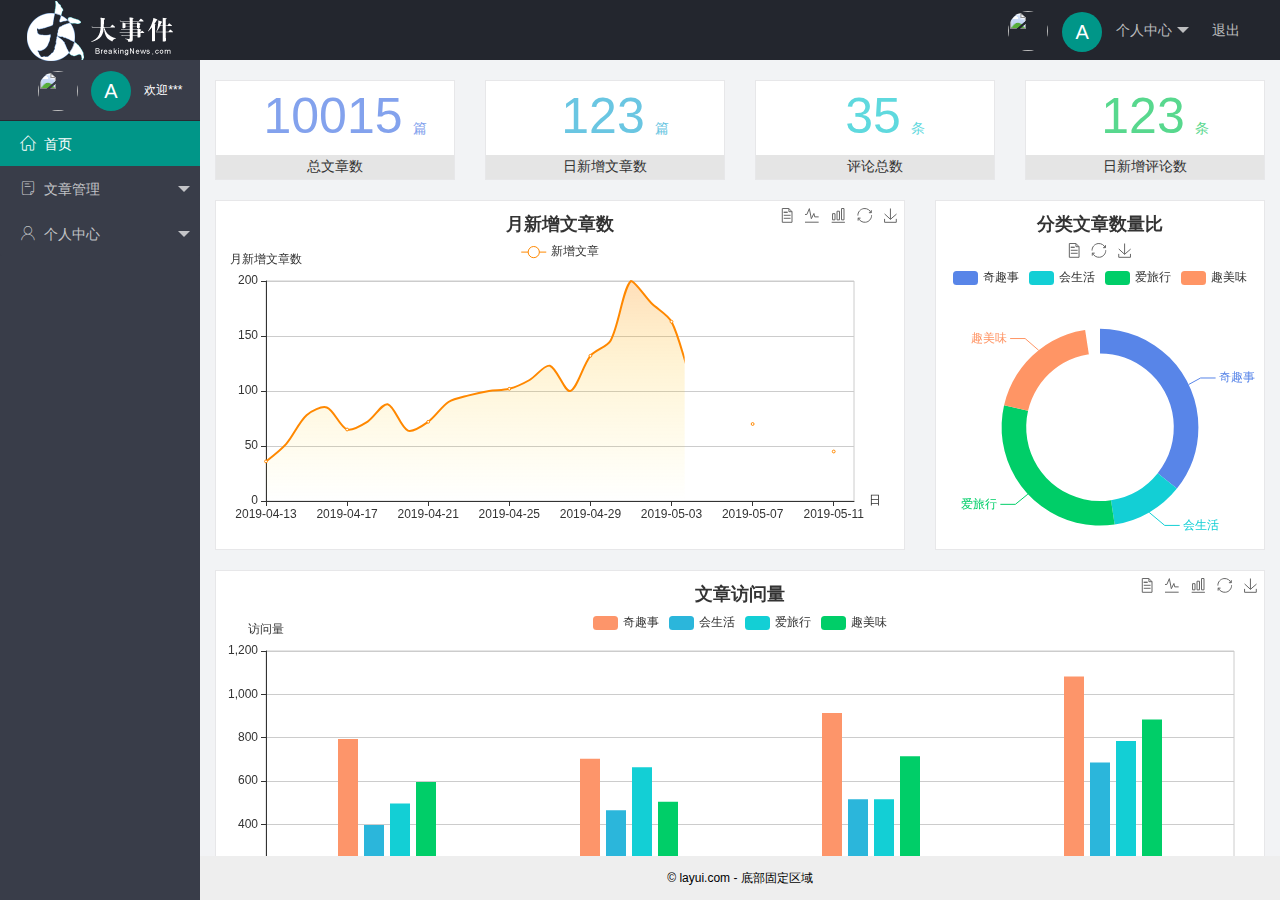
==== commit a82bced8: "完成了用户功能" ====
--- a/index.html
+++ b/index.html
@@ -58,9 +58,9 @@
         <li class="layui-nav-item">
           <a href="javascript:;"><span class="iconfont icon-user"></span>个人中心</a>
           <dl class="layui-nav-child">
-            <dd><a href="javascript:;"><i class="layui-icon layui-icon-app"></i>基本资料</a></dd>
-            <dd><a href="javascript:;"><i class="layui-icon layui-icon-app"></i>更换头像</a></dd>
-            <dd><a href="javascript:;"><i class="layui-icon layui-icon-app"></i>重置密码</a></dd>
+            <dd><a href="user/user_info.html" target="fm"><i class="layui-icon layui-icon-app"></i>基本资料</a></dd>
+            <dd><a href="user/user_avatar.html" target="fm"><i class="layui-icon layui-icon-app"></i>更换头像</a></dd>
+            <dd><a href="user/user_pwd.html" target="fm"><i class="layui-icon layui-icon-app"></i>重置密码</a></dd>
           </dl>
         </li>
        
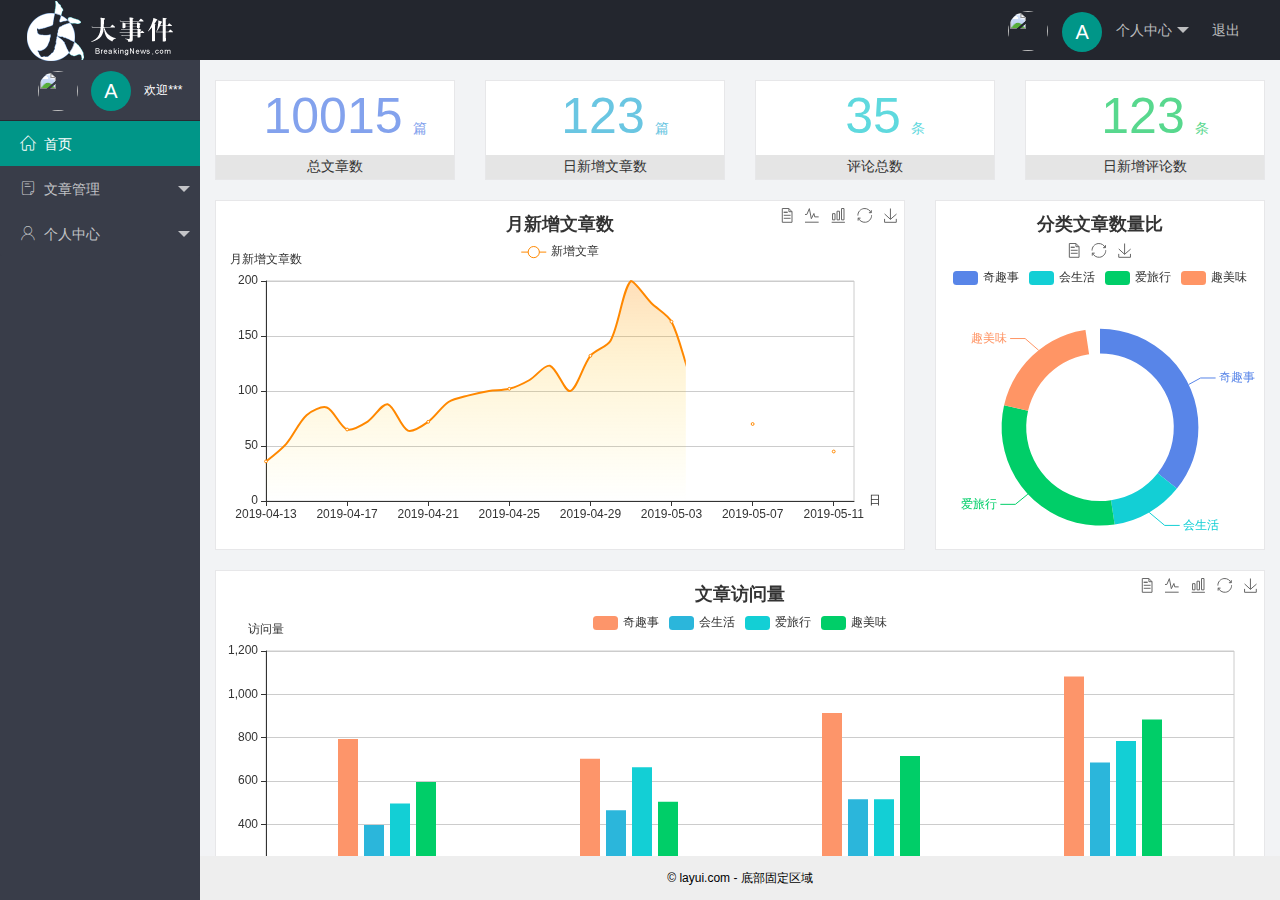
==== commit 6890941e: "完成文章的相关功能" ====
--- a/index.html
+++ b/index.html
@@ -49,9 +49,9 @@
         <li class="layui-nav-item ">
           <a class="" href="javascript:;"><span class="iconfont icon-16"></span>文章管理</a>
           <dl class="layui-nav-child">
-            <dd><a href="javascript:;"><i class="layui-icon layui-icon-app"></i>文章类别</a></dd>
-            <dd><a href="javascript:;"><i class="layui-icon layui-icon-app"></i>文章列表</a></dd>
-            <dd><a href="javascript:;"><i class="layui-icon layui-icon-app"></i>发布文章</a></dd>
+            <dd><a href="article/art_cate.html" target="fm"><i class="layui-icon layui-icon-app"></i>文章类别</a></dd>
+            <dd><a href="article/art_list.html" target="fm"><i class="layui-icon layui-icon-app"></i>文章列表</a></dd>
+            <dd><a href="article/art_pub.html" target="fm"><i class="layui-icon layui-icon-app"></i>发布文章</a></dd>
            
           </dl>
         </li>
